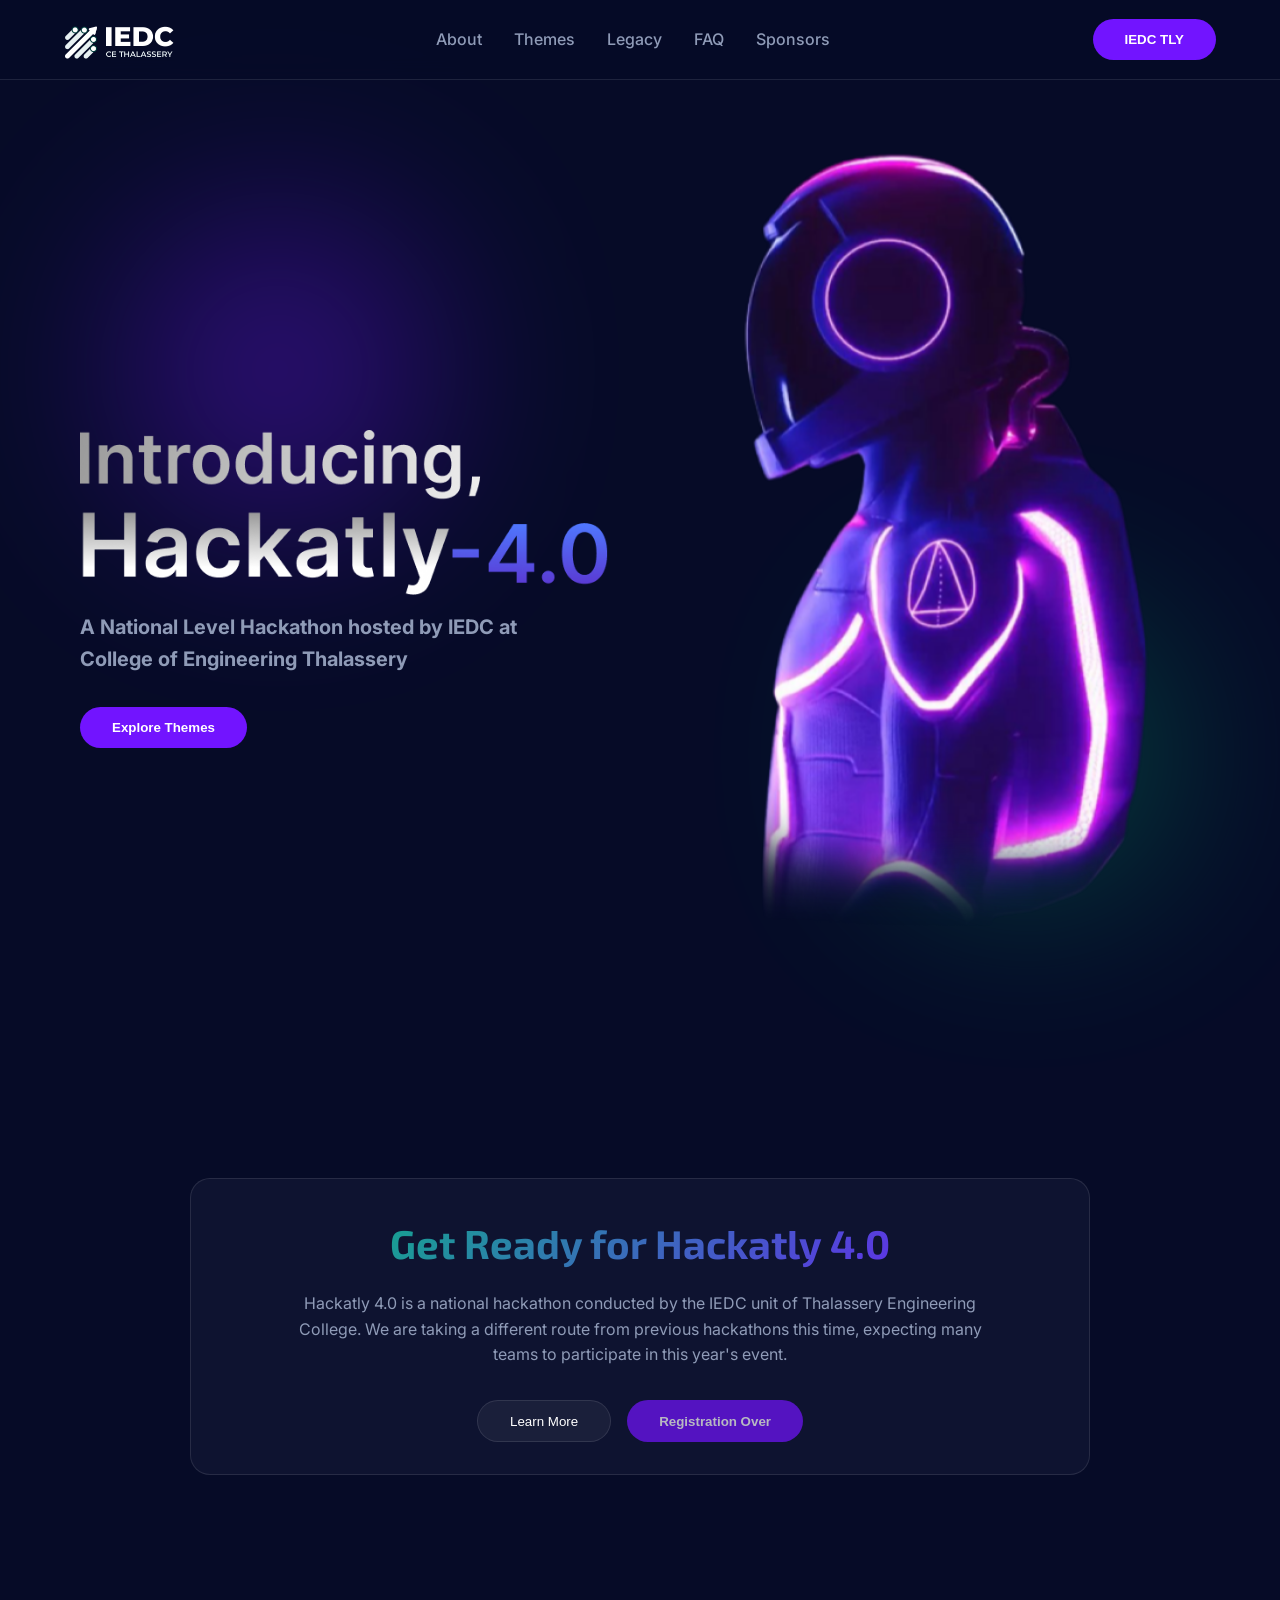
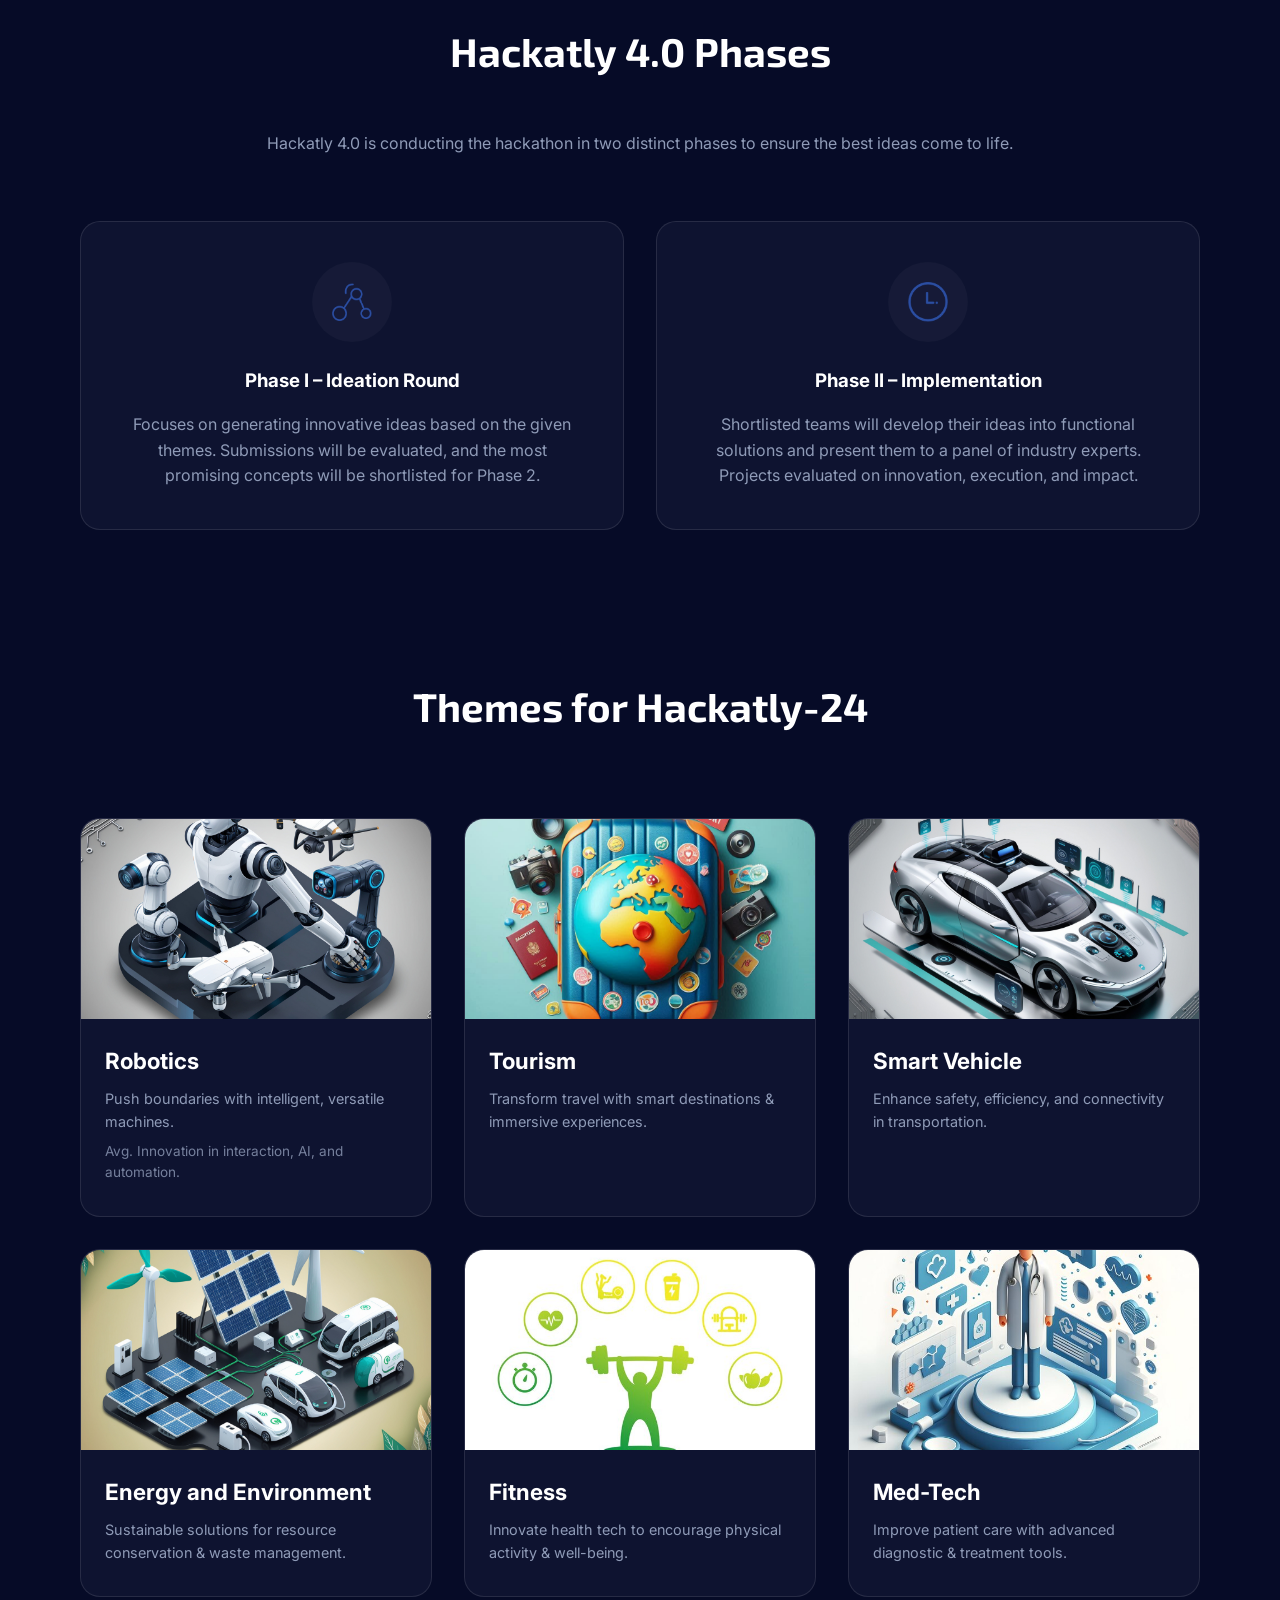
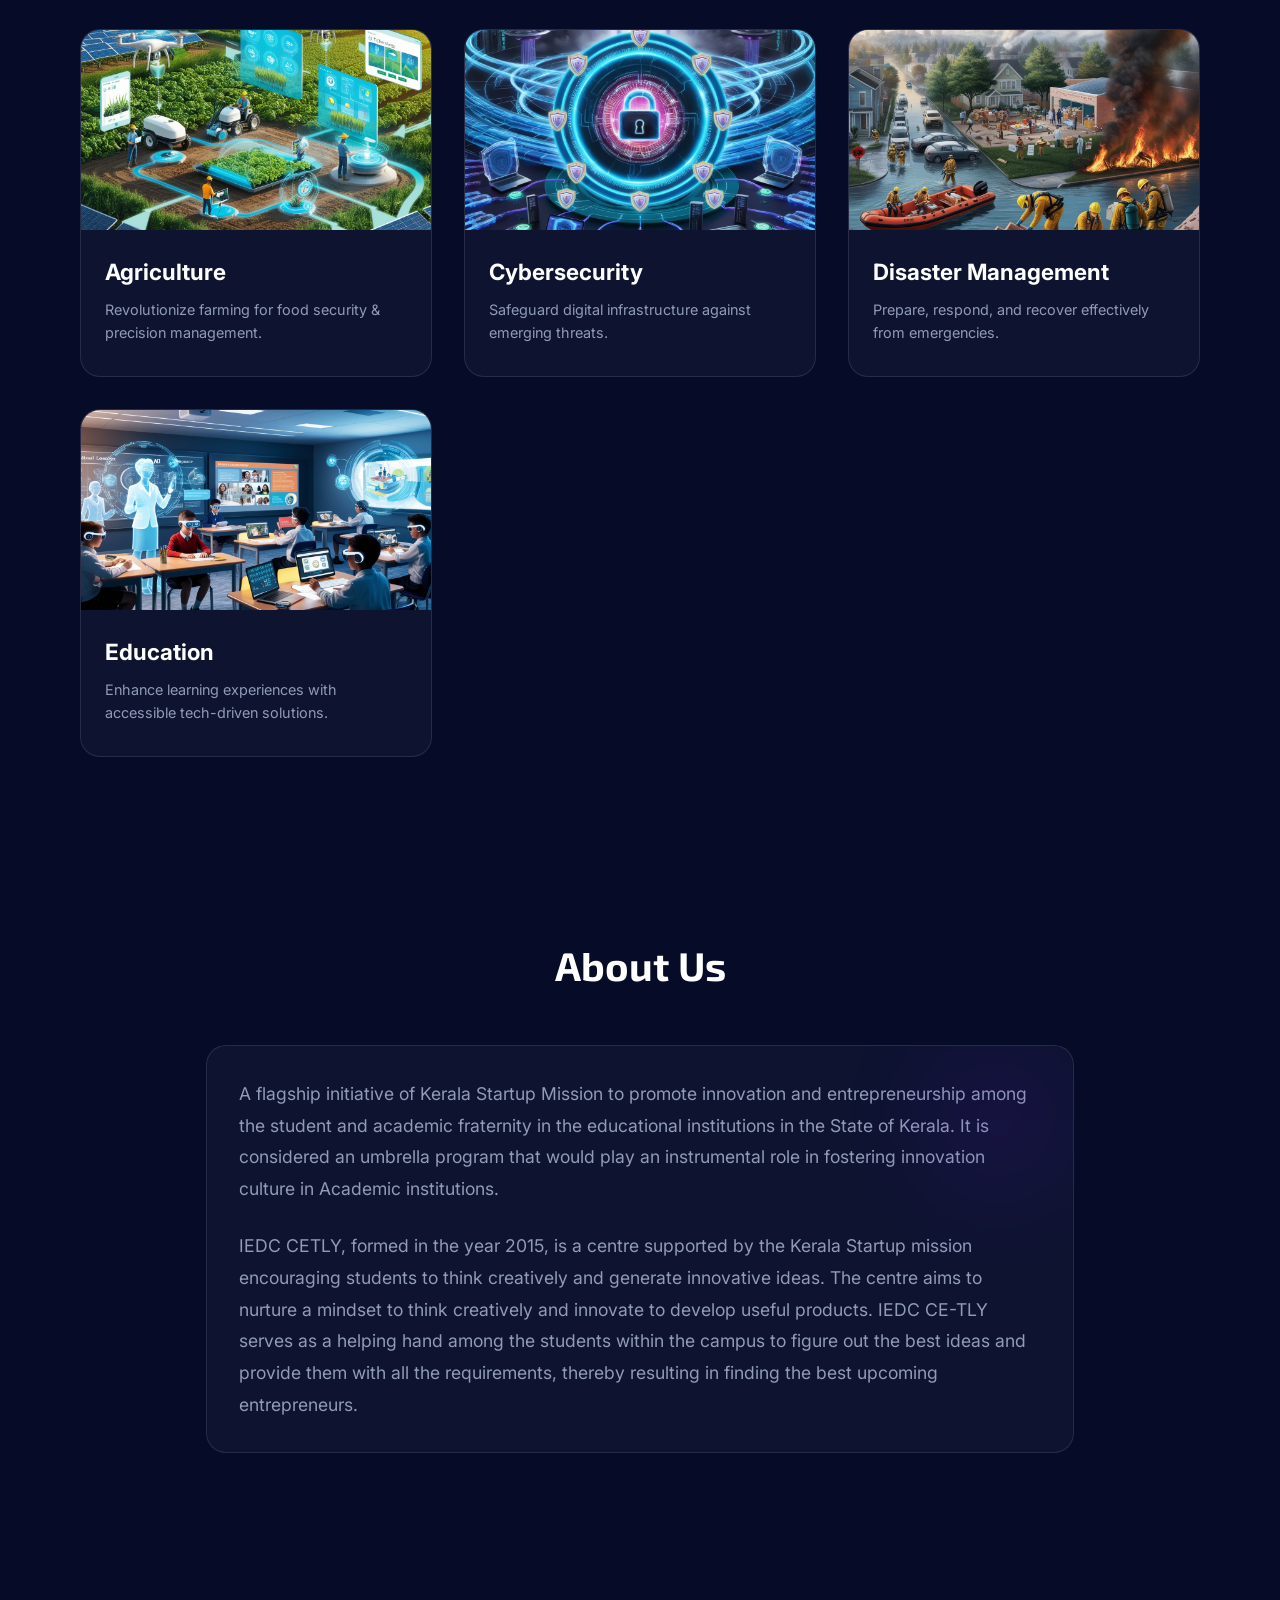
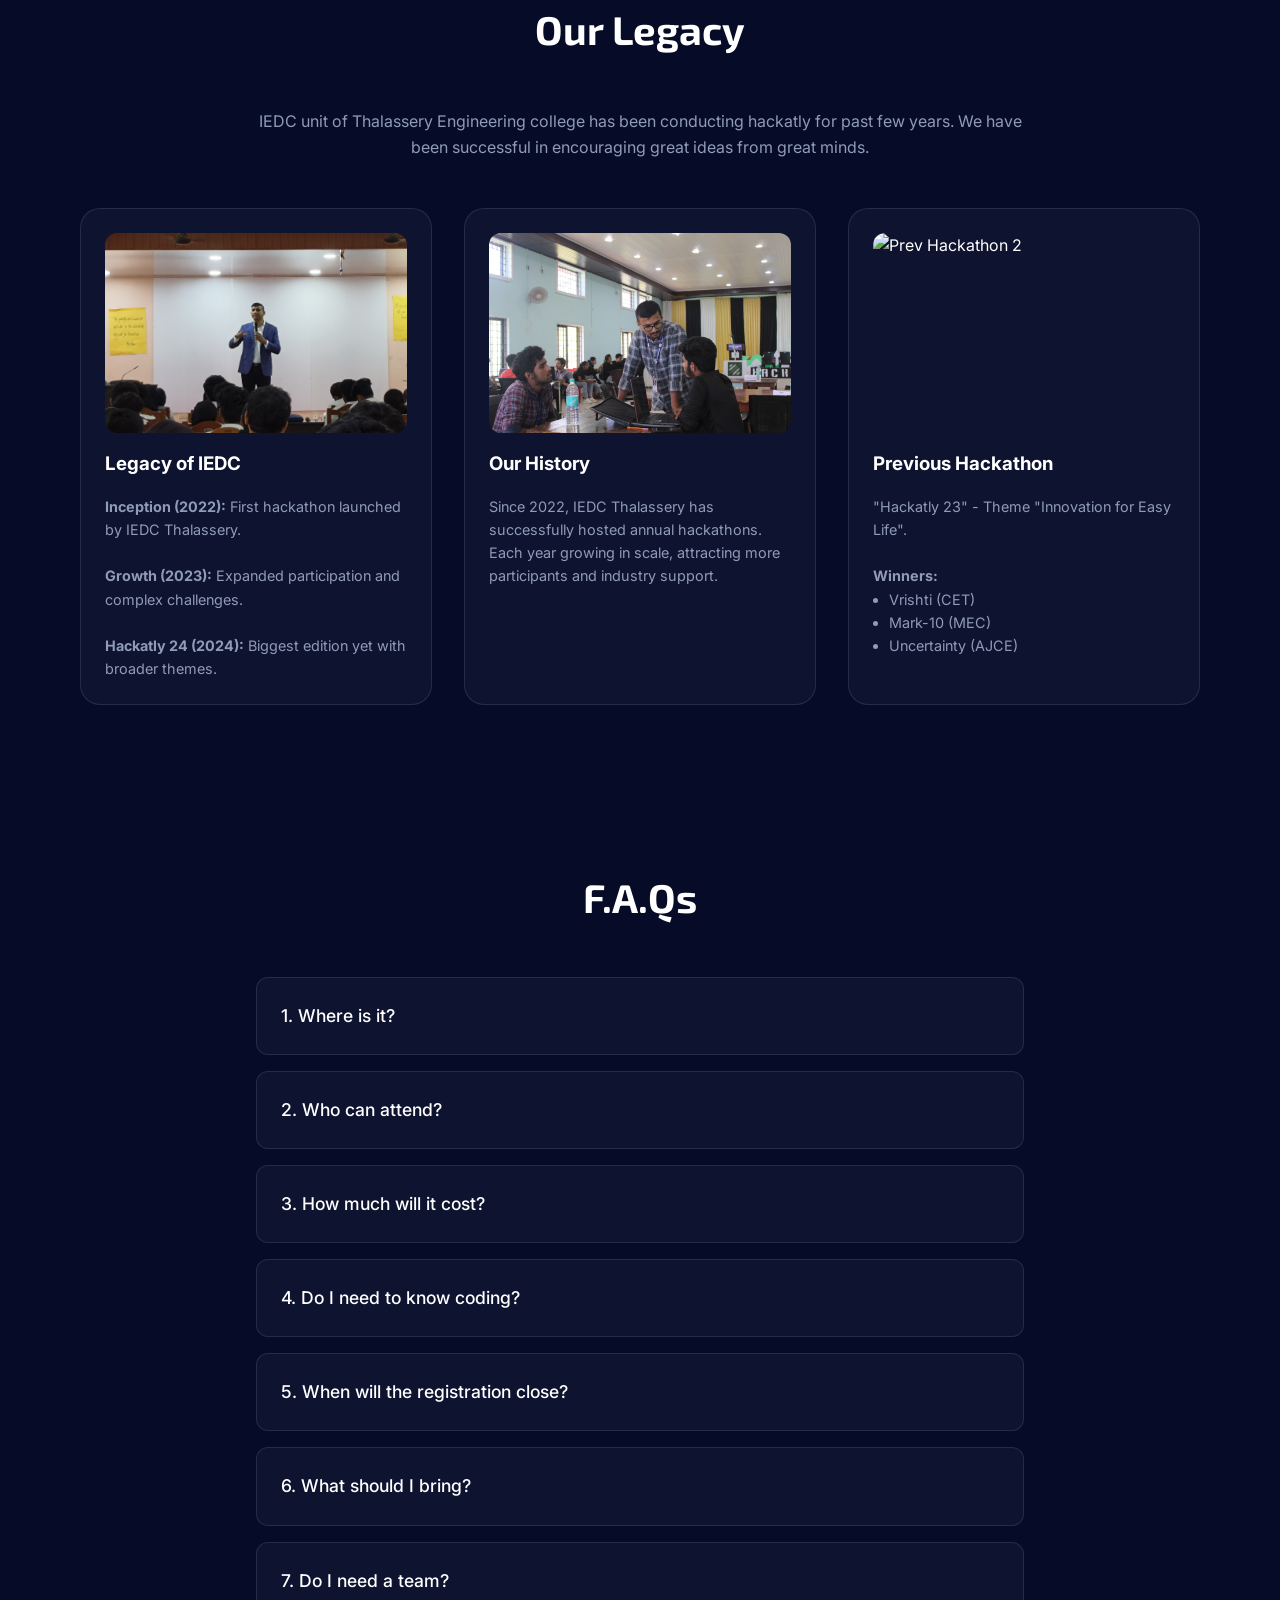
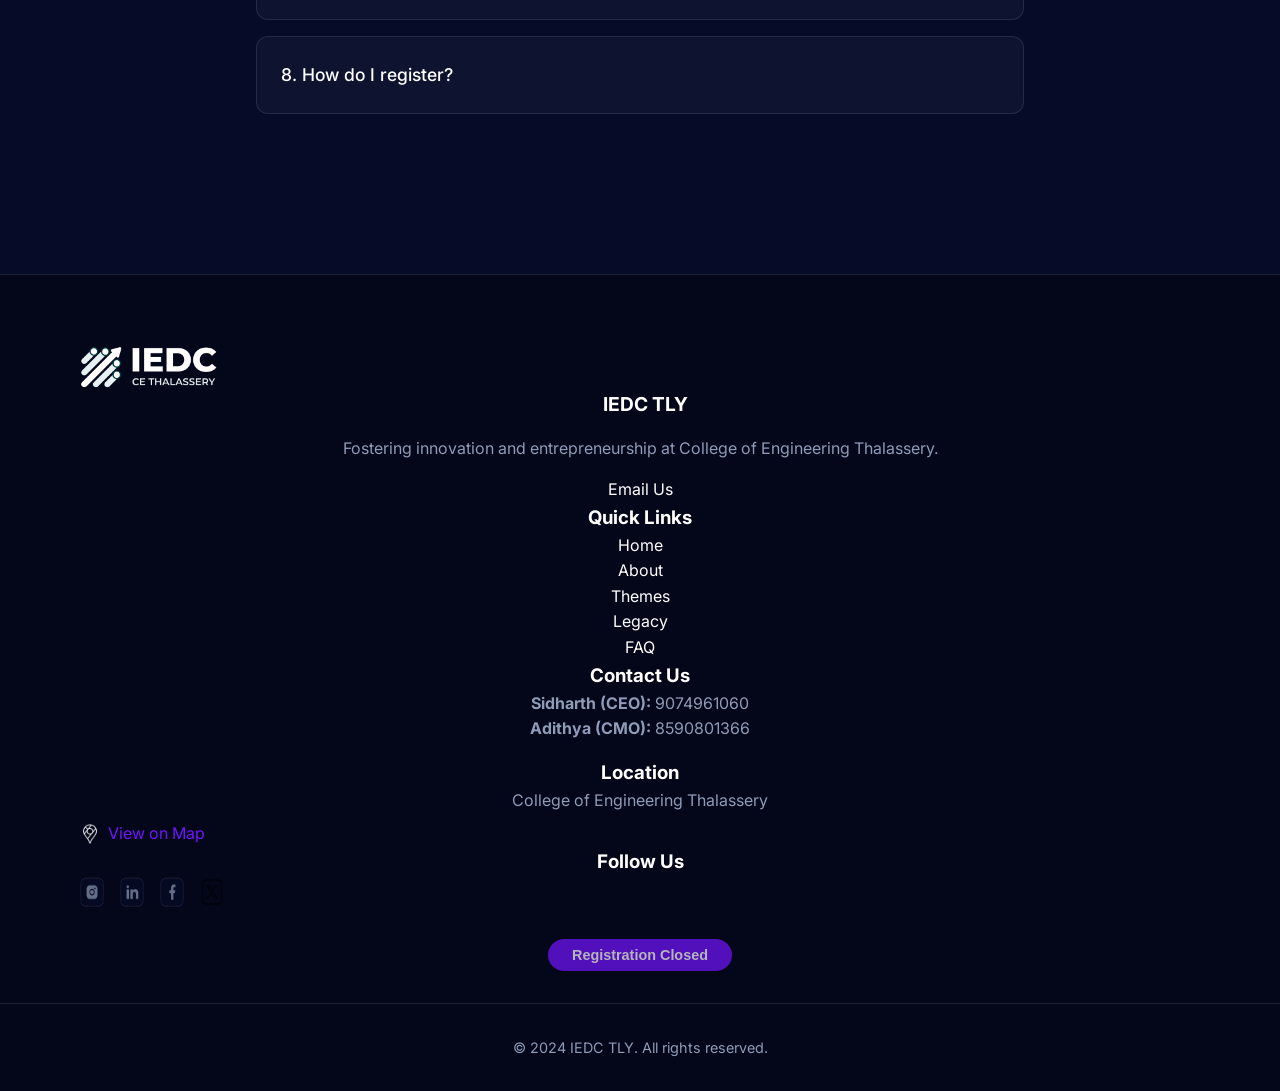
==== index.html @ 6823f4b5 "Init" ====
<!DOCTYPE html>
<html>

<head>
  <meta charset="utf-8" />
  <meta name="viewport" content="width=device-width, initial-scale=1.0" />
  <title>Hackatly-24</title>
  <script src="https://kit.fontawesome.com/854cd29b08.js" crossorigin="anonymous"></script>

  <link rel="stylesheet" href="./style.css" />
  <link rel="stylesheet" href="https://fonts.googleapis.com/css2?family=Inter:wght@400;500;600;700;800&display=swap" />
  <link rel="stylesheet" href="https://fonts.googleapis.com/css2?family=Exo+2:wght@400;500;600;700&display=swap" />
  <link rel="website icon" href="assets/logo.png">
  <link rel="stylesheet" href="https://unpkg.com/aos@next/dist/aos.css" />
  <script src="https://ajax.googleapis.com/ajax/libs/jquery/3.7.1/jquery.min.js"></script>
  <script src="script.js" defer></script>
</head>

<body>
  <div class="saas-landing-page-weboceani">
    <header class="navbar">
      <div class="navbar-container">
        <div class="navbar-brand">
          <div class="logo">
            <img src="assets/Group 128.png" alt="Hackatly Logo">
          </div>
        </div>

        <button class="mobile-menu-toggle" aria-label="Toggle navigation">
          <i class="fas fa-bars"></i>
        </button>

        <nav class="navbar-menu">
          <div class="navbar-link">
            <a href="#about" class="navlink">About</a>
          </div>
          <div class="navbar-link">
            <a href="#themes" class="navlink">Themes</a>
          </div>
          <div class="navbar-link">
            <a href="#legacy" class="navlink">Legacy</a>
          </div>
          <div class="navbar-link">
            <a href="#faq" class="navlink">FAQ</a>
          </div>
          <div class="navbar-link">
            <a href="#sponsorid" class="navlink">Sponsors</a>
          </div>
          <div class="navbar-cta-mobile">
            <a href="https://iedctly.in/" class="primary-button-link">IEDC TLY</a>
          </div>
        </nav>

        <div class="desktop-cta">
          <button class="primary-button">
            <div class="registor"><a href="https://iedctly.in/">IEDC TLY</a></div>
          </button>
        </div>
      </div>
    </header>
    <!-- HERO SECTION -->
    <section class="hero-section">
      <div class="hero-shapes">
        <div class="ellipse purple"></div>
        <div class="ellipse green"></div>
      </div>

      <div class="container hero-container">
        <div class="hero-content fade_in">
          <img src="assets/img.png" class="hack_title" alt="Hackatly 4.0">
          <h3 class="subtitle">
            A National Level Hackathon hosted by IEDC at<br>
            College of Engineering Thalassery
          </h3>
          <button class="primary-button" onclick="window.location.href='#themes'">
            Explore Themes
          </button>
        </div>

        <div class="hero-image fade_in">
          <img src="assets/Innovation-amico-1.png" alt="Innovation Illustration">
        </div>
      </div>
    </section>
    <!-- INTRO SECTION -->
    <section class="section container text-center">
      <div class="card-base fade_in lazyload" style="max-width: 900px; margin: 0 auto;">
        <h2 class="text-gradient section-title" style="margin-bottom: 1rem;">Get Ready for Hackatly 4.0</h2>
        <p style="color: var(--text-muted); max-width: 700px; margin: 0 auto 2rem;">
          Hackatly 4.0 is a national hackathon conducted by the IEDC unit of Thalassery Engineering College. We are
          taking a different route from previous hackathons this time, expecting many teams to participate in this
          year's event.
        </p>
        <div style="display: flex; gap: 1rem; justify-content: center; flex-wrap: wrap;">
          <button class="secondary-button" onclick="window.location.href='#themes'">Learn More</button>
          <button class="primary-button" style="opacity: 0.7; cursor: not-allowed;">Registration Over</button>
        </div>
      </div>
    </section>


    <!-- PHASES SECTION -->
    <section class="section phases-section fade_in lazyload">
      <div class="container">
        <h2 class="section-title">Hackatly 4.0 Phases</h2>
        <p class="text-center"
          style="max-width: 800px; margin: 0 auto; color: var(--text-muted); padding-bottom: 2rem;">
          Hackatly 4.0 is conducting the hackathon in two distinct phases to ensure the best ideas come to life.
        </p>

        <div class="phases-grid">
          <!-- Phase 1 -->
          <div class="phase-card">
            <div class="phase-icon">
              <img src="./assets/Group 8.png" alt="Ideation">
            </div>
            <h3>Phase I – Ideation Round</h3>
            <p style="color: var(--text-muted); margin-top: 1rem;">
              Focuses on generating innovative ideas based on the given themes. Submissions will be evaluated, and the
              most promising concepts will be shortlisted for Phase 2.
            </p>
          </div>

          <!-- Phase 2 -->
          <div class="phase-card">
            <div class="phase-icon">
              <img src="./assets/time-interface-icon_svgrepo.com.png" alt="Implementation">
            </div>
            <h3>Phase II – Implementation</h3>
            <p style="color: var(--text-muted); margin-top: 1rem;">
              Shortlisted teams will develop their ideas into functional solutions and present them to a panel of
              industry experts. Projects evaluated on innovation, execution, and impact.
            </p>
          </div>
        </div>
      </div>
    </section>

    <!--  <section class="phase-one" id="phase-one-part">
        <div class="title">
          <h1 class="themes-for-hackatly-24">Phase One Participants</h1>
        </div>
        <div class="results-scroll" id="participantsContainer">
          <ul id="participantsList">
            <!-- Will be populated by JavaScript 
          </ul>
        </div>
        <div class="scroll-buttons">
          <button class="scroll-btn" onclick="scrollParticipants('up')">↑ Scroll Up</button>
          <button class="scroll-btn" onclick="scrollParticipants('down')">↓ Scroll Down</button>
        </div>
        <button class="view-all-btn" onclick="openParticipantsModal()">View Complete List</button>
        
         Modal/Popup 
        <div id="participantsModal" class="modal">
          <div class="modal-content">
            <span class="close-btn" onclick="closeParticipantsModal()">&times;</span>
            <h2>Complete Participants List</h2>
            <div class="modal-list">
              <ul id="completeParticipantsList">
                 Will be populated by JavaScript 
              </ul>
            </div>
          </div>
        </div>
      </section>

   <section class="phase-one">
     <div class="title">
       <h1 class="themes-for-hackatly-24">Phase One Winners</h1>
     </div>
     <div class="results-scroll" id="resultsContainer">
       <ul id="resultsList">
       </ul>
     </div>
     <div class="scroll-buttons">
       <button class="scroll-btn" onclick="scrollResults('up')">↑ Scroll Up</button>
       <button class="scroll-btn" onclick="scrollResults('down')">↓ Scroll Down</button>
     </div>
     <button class="view-all-btn" onclick="openModal()">View Complete List</button>
     
      Modal/Popup 
     <div id="listModal" class="modal">
       <div class="modal-content">
         <span class="close-btn" onclick="closeModal()">&times;</span>
         <h2>Complete Team List</h2>
         <div class="modal-list">
           <ul id="completeList">
             <!-- Will be populated by JavaScript 
           </ul>
         </div>
       </div>
     </div>
   </section> -->


    <!-- THEMES SECTION -->
    <section class="section themes-section fade_in lazyload" id="themes">
      <div class="container">
        <h2 class="section-title">Themes for Hackatly-24</h2>

        <div class="themes-grid">
          <!-- Robotics -->
          <div class="theme-card">
            <div class="theme-image">
              <img src="./assets/robotics.png" alt="Robotics">
            </div>
            <div class="theme-content">
              <h3>Robotics</h3>
              <p>Push boundaries with intelligent, versatile machines.</p>
              <p style="font-size: 0.85rem; opacity: 0.8;">Avg. Innovation in interaction, AI, and automation.</p>
            </div>
          </div>

          <!-- Tourism -->
          <div class="theme-card">
            <div class="theme-image">
              <img src="./assets/tourism2.jpeg" alt="Tourism">
            </div>
            <div class="theme-content">
              <h3>Tourism</h3>
              <p>Transform travel with smart destinations & immersive experiences.</p>
            </div>
          </div>

          <!-- Smart Vehicle -->
          <div class="theme-card">
            <div class="theme-image">
              <img src="./assets/vehicle.png" alt="Smart Vehicle">
            </div>
            <div class="theme-content">
              <h3>Smart Vehicle</h3>
              <p>Enhance safety, efficiency, and connectivity in transportation.</p>
            </div>
          </div>

          <!-- Energy -->
          <div class="theme-card">
            <div class="theme-image">
              <img src="./assets/greentech.png" alt="Energy">
            </div>
            <div class="theme-content">
              <h3>Energy and Environment</h3>
              <p>Sustainable solutions for resource conservation & waste management.</p>
            </div>
          </div>

          <!-- Fitness -->
          <div class="theme-card">
            <div class="theme-image">
              <img src="./assets/fitness.jpg" alt="Fitness">
            </div>
            <div class="theme-content">
              <h3>Fitness</h3>
              <p>Innovate health tech to encourage physical activity & well-being.</p>
            </div>
          </div>

          <!-- Med-Tech -->
          <div class="theme-card">
            <div class="theme-image">
              <img src="./assets/medtech.jpg" alt="Med-Tech">
            </div>
            <div class="theme-content">
              <h3>Med-Tech</h3>
              <p>Improve patient care with advanced diagnostic & treatment tools.</p>
            </div>
          </div>

          <!-- Agriculture -->
          <div class="theme-card">
            <div class="theme-image">
              <img src="./assets/agriculture.jpg" alt="Agriculture">
            </div>
            <div class="theme-content">
              <h3>Agriculture</h3>
              <p>Revolutionize farming for food security & precision management.</p>
            </div>
          </div>

          <!-- Cybersecurity -->
          <div class="theme-card">
            <div class="theme-image">
              <img src="./assets/cybersecurity.jpg" alt="Cybersecurity">
            </div>
            <div class="theme-content">
              <h3>Cybersecurity</h3>
              <p>Safeguard digital infrastructure against emerging threats.</p>
            </div>
          </div>

          <!-- Disaster Management -->
          <div class="theme-card">
            <div class="theme-image">
              <img src="./assets/disaster.jpg" alt="Disaster Management">
            </div>
            <div class="theme-content">
              <h3>Disaster Management</h3>
              <p>Prepare, respond, and recover effectively from emergencies.</p>
            </div>
          </div>

          <!-- Education -->
          <div class="theme-card">
            <div class="theme-image">
              <img src="./assets/education.jpg" alt="Education">
            </div>
            <div class="theme-content">
              <h3>Education</h3>
              <p>Enhance learning experiences with accessible tech-driven solutions.</p>
            </div>
          </div>
        </div>
      </div>
    </section>

    <!-- Add this somewhere in your HTML, preferably right after your themes container -->
    <div id="popupModal" class="modal" style="display: none;">
      <div class="modal-content">
        <span class="close-button">&times;</span>
        <!-- Content will be dynamically inserted here by JavaScript -->
      </div>
    </div>


    <!-- ABOUT US SECTION -->
    <section class="section about-section fade_in lazyload" id="about">
      <div class="container" style="max-width: 900px;">
        <div class="text-center">
          <h2 class="section-title">About Us</h2>
          <div class="card-base" style="text-align: left; position: relative; overflow: hidden;">
            <!-- Decorative background elements -->
            <div
              style="position: absolute; top: 0; right: 0; width: 150px; height: 150px; background: var(--primary); opacity: 0.1; filter: blur(50px); border-radius: 50%;">
            </div>

            <p style="color: var(--text-muted); font-size: 1.1rem; line-height: 1.8;">
              A flagship initiative of Kerala Startup Mission to promote innovation and entrepreneurship among the
              student and academic fraternity in the educational institutions in the State of Kerala. It is considered
              an umbrella program that would play an instrumental role in fostering innovation culture in Academic
              institutions.
            </p>
            <br>
            <p style="color: var(--text-muted); font-size: 1.1rem; line-height: 1.8;">
              IEDC CETLY, formed in the year 2015, is a centre supported by the Kerala Startup mission encouraging
              students to think creatively and generate innovative ideas. The centre aims to nurture a mindset to think
              creatively and innovate to develop useful products. IEDC CE-TLY serves as a helping hand among the
              students within the campus to figure out the best ideas and provide them with all the requirements,
              thereby resulting in finding the best upcoming entrepreneurs.
            </p>
          </div>
        </div>
      </div>
    </section>
    <!-- LEGACY SECTION -->
    <section class="section legacy-section fade_in lazyload" id="legacy">
      <div class="container">
        <h2 class="section-title text-center">Our Legacy</h2>
        <p class="text-center" style="max-width: 800px; margin: 0 auto 3rem; color: var(--text-muted);">
          IEDC unit of Thalassery Engineering college has been conducting hackatly for past few years. We have been
          successful in encouraging great ideas from great minds.
        </p>

        <div class="legacy-grid">

          <!-- Legacy of IEDC -->
          <div class="legacy-card">
            <div class="legacy-images">
              <img class="mySlideslegacy" src="assets/legacy1.jpg" alt="Legacy Image 1">
              <img class="mySlideslegacy" src="assets/legacy2.jpg" alt="Legacy Image 2" style="display:none;">
              <img class="mySlideslegacy" src="assets/legacy3.jpg" alt="Legacy Image 3" style="display:none;">
            </div>
            <h3 style="margin-bottom: 1rem;">Legacy of IEDC</h3>
            <div style="font-size: 0.9rem; color: var(--text-muted);">
              <p><strong>Inception (2022):</strong> First hackathon launched by IEDC Thalassery.</p>
              <br>
              <p><strong>Growth (2023):</strong> Expanded participation and complex challenges.</p>
              <br>
              <p><strong>Hackatly 24 (2024):</strong> Biggest edition yet with broader themes.</p>
            </div>
          </div>

          <!-- Our History -->
          <div class="legacy-card">
            <div class="legacy-images">
              <img class="mySlides1" src="assets/previmg1.jpg" alt="History Image 1">
              <img class="mySlides1" src="assets/previmg2.jpg" alt="History Image 2" style="display:none;">
              <img class="mySlides1" src="assets/previmg3.jpg" alt="History Image 3" style="display:none;">
              <img class="mySlides1" src="assets/previmg4.jpg" alt="History Image 4" style="display:none;">
              <img class="mySlides1" src="assets/previmg5.jpg" alt="History Image 5" style="display:none;">
              <img class="mySlides1" src="assets/previmg6.jpg" alt="History Image 6" style="display:none;">
            </div>
            <h3 style="margin-bottom: 1rem;">Our History</h3>
            <p style="font-size: 0.9rem; color: var(--text-muted);">
              Since 2022, IEDC Thalassery has successfully hosted annual hackathons. Each year growing in scale,
              attracting more participants and industry support.
            </p>
          </div>

          <!-- Previous Hackathon -->
          <div class="legacy-card">
            <div class="legacy-images">
              <img class="mySlides" src="assets/image 1.JPG" alt="Prev Hackathon 1">
              <img class="mySlides" src="assets/image 2.JPG" alt="Prev Hackathon 2" style="display:none;">
              <img class="mySlides" src="assets/image 3.JPG" alt="Prev Hackathon 3" style="display:none;">
            </div>
            <h3 style="margin-bottom: 1rem;">Previous Hackathon</h3>
            <div style="font-size: 0.9rem; color: var(--text-muted);">
              <p>"Hackatly 23" - Theme "Innovation for Easy Life".</p>
              <br>
              <p><strong>Winners:</strong></p>
              <ul style="list-style: disc; padding-left: 1rem;">
                <li>Vrishti (CET)</li>
                <li>Mark-10 (MEC)</li>
                <li>Uncertainty (AJCE)</li>
              </ul>
            </div>
          </div>

        </div>
      </div>
    </section>
    <!--
       <section class="sponsorSection" id="sponsorid">
        <div class="sponsors">
        <div class="sponsorTitleSection">
          <div class="sponsorTitle"><p>Sponsors</p></div>
        </div>
        <div class="spontorlistContainer">
          <div class="sponsorlist">
            <div class="sponsor1"></div>
            <div class="sponsor2"></div>
            <div class="sponsor3"></div>
            <div class="sponsor4"></div>
          </div>
        </div>
      </div>
       </section>
       -->
    <!--sponser section End-->

    <!--media section-->
    <!--
        <section class="sponsorSection" id="sponsorid">
          <div class="sponsors">
          <div class="mediaTitleSection">
            <div class="sponsorTitle"><p>Media Partners</p></div>
          </div>
          <div class="spontorlistContainer">
            <div class="sponsorlist">
              <div class="sponsor1"></div>
              <div class="sponsor2"></div>
              <div class="sponsor3"></div>
              <div class="sponsor4"></div>
              <div class="sponsor5"></div>
              <div class="sponsor6"></div>
              <div class="sponsor7"></div>
            </div>
          </div>
        </div>
         </section>
        -->
    <!--media section End-->
    <!-- FAQ SECTION -->
    <section class="section faq-section fade_in lazyload" id="faq">
      <div class="container faq-container">
        <h2 class="section-title text-center">F.A.Qs</h2>

        <!-- FAQ 1 -->
        <div class="faq-item">
          <div class="faq-question">
            <h3>1. Where is it?</h3>
            <i class="fas fa-chevron-down faq-icon"></i>
          </div>
          <div class="faq-answer">
            <p>Hackatly will be taking place at College of Engineering Thalassery, Eranholi P.O., Thalassery-670107.</p>
          </div>
        </div>

        <!-- FAQ 2 -->
        <div class="faq-item">
          <div class="faq-question">
            <h3>2. Who can attend?</h3>
            <i class="fas fa-chevron-down faq-icon"></i>
          </div>
          <div class="faq-answer">
            <p>Be a beginner or a pro, anyone of the age 18 or above can attend Hackatly. All are welcomed and
              encouraged to join us.</p>
          </div>
        </div>

        <!-- FAQ 3 -->
        <div class="faq-item">
          <div class="faq-question">
            <h3>3. How much will it cost?</h3>
            <i class="fas fa-chevron-down faq-icon"></i>
          </div>
          <div class="faq-answer">
            <p>Even though most of the resources will be free, there is a registration fee of 500 for each participant
              entering the third phase.</p>
          </div>
        </div>

        <!-- FAQ 4 -->
        <div class="faq-item">
          <div class="faq-question">
            <h3>4. Do I need to know coding?</h3>
            <i class="fas fa-chevron-down faq-icon"></i>
          </div>
          <div class="faq-answer">
            <p>Coding experience is not at all necessary. Non-STEM majors, first-time hackers, and beginners are
              welcomed and encouraged to join us. We will have mentors to guide you.</p>
          </div>
        </div>

        <!-- FAQ 5 -->
        <div class="faq-item">
          <div class="faq-question">
            <h3>5. When will the registration close?</h3>
            <i class="fas fa-chevron-down faq-icon"></i>
          </div>
          <div class="faq-answer">
            <p>The registration begins from 19 October 2024 and will be closed by 28 October 2024. So hurry up!!!!!</p>
          </div>
        </div>

        <!-- FAQ 6 -->
        <div class="faq-item">
          <div class="faq-question">
            <h3>6. What should I bring?</h3>
            <i class="fas fa-chevron-down faq-icon"></i>
          </div>
          <div class="faq-answer">
            <p>Bring your college ID card, laptop, and all other necessary items you need to use.</p>
          </div>
        </div>

        <!-- FAQ 7 -->
        <div class="faq-item">
          <div class="faq-question">
            <h3>7. Do I need a team?</h3>
            <i class="fas fa-chevron-down faq-icon"></i>
          </div>
          <div class="faq-answer">
            <p>If you are planning to compete for the prize, you may be in a team of 2-4 people. The members of your
              team can also be from different colleges.</p>
          </div>
        </div>

        <!-- FAQ 8 -->
        <div class="faq-item">
          <div class="faq-question">
            <h3>8. How do I register?</h3>
            <i class="fas fa-chevron-down faq-icon"></i>
          </div>
          <div class="faq-answer">
            <p>Click on the registration button, fill out the form (make sure that all the details are entered
              correctly) and we will get you ready to hack!</p>
          </div>
        </div>

      </div>
    </section>
    <!-- FOOTER -->
    <footer class="footer fade_in lazyload">
      <div class="container footer-container">

        <!-- Column 1: Brand & Email -->
        <div class="footer-col">
          <div class="navbar-brand" style="padding-left: 0;">
            <div class="logo">
              <img src="assets/Group 128.png" alt="IEDC Logo" style="height: 50px; width: auto;">
            </div>
            <span style="font-weight: 700; font-size: 1.2rem; margin-left: 10px;">IEDC TLY</span>
          </div>
          <p style="color: var(--text-muted); margin-top: 1rem;">
            Fostering innovation and entrepreneurship at College of Engineering Thalassery.
          </p>
          <a href="mailto:iedc@cethalassery.ac.in" class="primary-button-link"
            style="margin-top: 1rem; display: inline-block;">Email Us</a>
        </div>

        <!-- Column 2: Quick Links -->
        <div class="footer-col">
          <h3>Quick Links</h3>
          <ul class="footer-links">
            <li><a href="#">Home</a></li>
            <li><a href="#about">About</a></li>
            <li><a href="#themes">Themes</a></li>
            <li><a href="#legacy">Legacy</a></li>
            <li><a href="#faq">FAQ</a></li>
          </ul>
        </div>

        <!-- Column 3: Contact Info -->
        <div class="footer-col">
          <h3>Contact Us</h3>
          <div style="color: var(--text-muted); margin-bottom: 1rem;">
            <p><strong>Sidharth (CEO):</strong> 9074961060</p>
            <p><strong>Adithya (CMO):</strong> 8590801366</p>
          </div>

          <h3>Location</h3>
          <p style="color: var(--text-muted); margin-bottom: 0.5rem;">College of Engineering Thalassery</p>
          <a href="https://www.google.com/maps/place/College+of+Engineering+Thalassery/@11.7827642,75.5127451,17z"
            target="_blank"
            style="color: var(--primary); text-decoration: none; display: flex; align-items: center; gap: 0.5rem;">
            <img src="./assets/icons8-google-maps-50.png" alt="Map" style="height: 20px;">
            View on Map
          </a>
        </div>

        <!-- Column 4: Socials & Reg -->
        <div class="footer-col">
          <h3>Follow Us</h3>
          <div class="social-links" style="display: flex; gap: 1rem; margin-bottom: 2rem;">
            <a href="https://www.instagram.com/iedc_cetly/" target="_blank"><img src="./assets/social link (1).png"
                alt="Instagram" style="height: 30px;"></a>
            <a href="https://www.linkedin.com/company/iedc-tly/mycompany/" target="_blank"><img
                src="./assets/social link (2).png" alt="LinkedIn" style="height: 30px;"></a>
            <a href="https://www.facebook.com/iedctlylive/" target="_blank"><img src="./assets/social link (4).png"
                alt="Facebook" style="height: 30px;"></a>
            <a href="https://x.com/Iedctly" target="_blank"><img src="./assets/social link (5).png" alt="X"
                style="height: 30px; filter: invert(1);"></a>
          </div>

          <div>
            <button class="primary-button"
              style="opacity: 0.7; cursor: not-allowed; padding: 0.5rem 1.5rem; font-size: 0.9rem;">
              Registration Closed
            </button>
          </div>
        </div>

      </div>

      <div
        style="text-align: center; padding-top: 2rem; border-top: 1px solid rgba(255,255,255,0.1); margin-top: 2rem; color: var(--text-muted); font-size: 0.9rem;">
        &copy; 2024 IEDC TLY. All rights reserved.
      </div>
    </footer>
    <!-- Scripts handled in script.js -->
    <script src="https://unpkg.com/aos@next/dist/aos.js"></script>
    <script>
      AOS.init();
    </script>
</body>

</html>
---- style.css ----
/* =========================================
   1. RESET & VARIABLES
   ========================================= */
:root {
  /* Colors */
  --bg-dark: #060b27;
  --bg-card: #0e1330;
  --bg-card-hover: #151934;
  --text-main: #ffffff;
  --text-muted: #8f9bb7;
  --primary: #7214ff;
  --primary-hover: #993bff;
  --secondary: #01c277;
  --accent-gradient: linear-gradient(135deg, #01c277 0%, #7214ff 100%);
  --glass: rgba(255, 255, 255, 0.05);
  --border: rgba(255, 255, 255, 0.1);

  /* Typography */
  --font-main: 'Inter', sans-serif;
  --font-display: 'Exo 2', sans-serif;
  
  /* Spacing */
  --container-width: 1200px;
  --header-height: 80px;
  --radius-lg: 20px;
  --radius-md: 12px;
  --radius-sm: 8px;
}

*, *::before, *::after {
  box-sizing: border-box;
  margin: 0;
  padding: 0;
}

body {
  font-family: var(--font-main);
  background-color: var(--bg-dark);
  color: var(--text-main);
  line-height: 1.6;
  overflow-x: hidden;
}

a {
  text-decoration: none;
  color: inherit;
  transition: color 0.3s ease;
}

ul {
  list-style: none;
}

img {
  max-width: 100%;
  height: auto;
  display: block;
}

/* =========================================
   2. UTILITIES & LAYOUT
   ========================================= */
.container {
  width: 90%;
  max-width: var(--container-width);
  margin: 0 auto;
  padding: 0 1rem;
}

.section {
  padding: 5rem 0;
  position: relative;
}

.text-center { text-align: center; }
.text-gradient {
  background: var(--accent-gradient);
  -webkit-background-clip: text;
  -webkit-text-fill-color: transparent;
  background-clip: text;
}

.fade_in {
  opacity: 0;
  transform: translateY(20px);
  transition: opacity 0.6s ease-out, transform 0.6s ease-out;
}

.fade_in.visible {
  opacity: 1;
  transform: translateY(0);
}

/* =========================================
   3. COMPONENTS
   ========================================= */
/* Buttons */
.primary-button {
  background-color: var(--primary);
  color: white;
  padding: 0.8rem 2rem;
  border-radius: 50px;
  border: none;
  font-weight: 600;
  cursor: pointer;
  transition: all 0.3s ease;
  display: inline-flex;
  align-items: center;
  justify-content: center;
}

.primary-button:hover {
  background-color: var(--primary-hover);
  transform: translateY(-2px);
  box-shadow: 0 4px 15px rgba(114, 20, 255, 0.4);
}

.secondary-button {
  background: rgba(255, 255, 255, 0.05);
  border: 1px solid var(--border);
  color: white;
  padding: 0.8rem 2rem;
  border-radius: 50px;
  cursor: pointer;
  transition: all 0.3s ease;
}

.secondary-button:hover {
  background: rgba(255, 255, 255, 0.1);
  border-color: var(--text-muted);
}

/* Cards */
.card-base {
  background: var(--bg-card);
  border: 1px solid var(--border);
  border-radius: var(--radius-lg);
  padding: 2rem;
  transition: transform 0.3s ease, box-shadow 0.3s ease;
}

.card-base:hover {
  transform: translateY(-5px);
  box-shadow: 0 10px 30px rgba(0, 0, 0, 0.2);
  border-color: var(--primary);
}

/* =========================================
   4. HEADER & NAVBAR
   ========================================= */
.navbar {
  position: fixed;
  top: 0;
  left: 0;
  width: 100%;
  height: var(--header-height);
  background: rgba(6, 11, 39, 0.85);
  backdrop-filter: blur(10px);
  z-index: 1000;
  border-bottom: 1px solid var(--border);
  display: flex;
  align-items: center;
}

.navbar-container {
  display: flex;
  justify-content: space-between;
  align-items: center;
  width: 90%;
  max-width: var(--container-width);
  margin: 0 auto;
}

.navbar-brand .logo img {
  height: 40px;
  width: auto;
}

.navbar-menu {
  display: flex;
  gap: 2rem;
  align-items: center;
}

.navlink {
  font-family: var(--font-main);
  font-weight: 500;
  color: var(--text-muted);
  position: relative;
}

.navlink:hover, .navlink.active {
  color: var(--text-main);
}

.navlink::after {
  content: '';
  position: absolute;
  width: 0;
  height: 2px;
  bottom: -4px;
  left: 0;
  background: var(--accent-gradient);
  transition: width 0.3s ease;
}

.navlink:hover::after {
  width: 100%;
}

.mobile-menu-toggle {
  display: none;
  background: none;
  border: none;
  color: white;
  font-size: 1.5rem;
  cursor: pointer;
}

.navbar-cta-mobile {
  display: none; /* Only show inside mobile menu */
}

/* =========================================
   5. HERO SECTION
   ========================================= */
.hero-section {
  padding-top: calc(var(--header-height) + 4rem);
  padding-bottom: 4rem;
  position: relative;
  overflow: hidden;
  min-height: 90vh;
  display: flex;
  align-items: center;
}

/* Background Gradients */
.hero-shapes .ellipse {
  position: absolute;
  border-radius: 50%;
  filter: blur(100px);
  z-index: -1;
  opacity: 0.4;
}

.hero-shapes .purple {
  width: 300px;
  height: 300px;
  background-color: var(--primary);
  top: 20%;
  left: 10%;
}

.hero-shapes .green {
  width: 250px;
  height: 250px;
  background-color: var(--secondary);
  bottom: 20%;
  right: 10%;
}

.hero-container {
  display: grid;
  grid-template-columns: 1fr 1fr;
  align-items: center;
  gap: 4rem;
}

.hero-content h1 {
  font-family: var(--font-display);
  font-size: 3.5rem;
  line-height: 1.1;
  margin-bottom: 1.5rem;
}

.hero-content .subtitle {
  font-size: 1.25rem;
  color: var(--text-muted);
  margin-bottom: 2rem;
}

.hero-content .hack_title {
    max-width: 100%;
    margin-bottom: 1rem;
}

.hero-image img {
  width: 100%;
  max-width: 600px;
  animation: float 6s ease-in-out infinite;
}

@keyframes float {
  0% { transform: translateY(0px); }
  50% { transform: translateY(-20px); }
  100% { transform: translateY(0px); }
}

/* =========================================
   6. PHASES & CARDS
   ========================================= */
.phases-section {
  padding: 4rem 0;
}

.section-title {
  text-align: center;
  font-family: var(--font-display);
  font-size: 2.5rem;
  margin-bottom: 3rem;
  color: var(--text-main);
}

.phases-grid {
  display: grid;
  grid-template-columns: repeat(auto-fit, minmax(300px, 1fr));
  gap: 2rem;
  margin-top: 2rem;
}

.phase-card {
  background: var(--bg-card);
  border: 1px solid var(--border);
  border-radius: var(--radius-lg);
  padding: 2.5rem;
  text-align: center;
  transition: 0.3s;
}

.phase-card:hover {
  border-color: var(--primary);
  transform: translateY(-5px);
}

.phase-icon {
  width: 80px;
  height: 80px;
  background: rgba(255, 255, 255, 0.03);
  border-radius: 50%;
  display: flex;
  align-items: center;
  justify-content: center;
  margin: 0 auto 1.5rem;
}

.phase-icon img {
  width: 40px;
}

/* =========================================
   7. THEMES
   ========================================= */
.themes-grid {
  display: grid;
  grid-template-columns: repeat(auto-fill, minmax(280px, 1fr));
  gap: 2rem;
  padding: 2rem 0;
}

.theme-card {
  background: var(--bg-card);
  border-radius: var(--radius-lg);
  overflow: hidden;
  border: 1px solid var(--border);
  transition: all 0.3s ease;
  cursor: pointer;
  display: flex;
  flex-direction: column;
}

.theme-card:hover {
  transform: translateY(-5px);
  box-shadow: 0 10px 20px rgba(0,0,0,0.3);
  border-color: var(--secondary);
}

.theme-image {
  height: 200px;
  overflow: hidden;
  position: relative;
}

.theme-image img {
  width: 100%;
  height: 100%;
  object-fit: cover;
  transition: transform 0.5s ease;
}

.theme-card:hover .theme-image img {
  transform: scale(1.1);
}

.theme-content {
  padding: 1.5rem;
  display: flex;
  flex-direction: column;
  flex-grow: 1;
}

.theme-content h3 {
  font-size: 1.4rem;
  margin-bottom: 0.5rem;
  color: var(--text-main);
}

.theme-content p {
  font-size: 0.9rem;
  color: var(--text-muted);
  margin-bottom: 0.5rem;
}

/* =========================================
   8. LEGACY & ABOUT
   ========================================= */
.about-section {
  display: grid;
  grid-template-columns: 1fr;
  gap: 2rem;
  padding: 4rem 0;
}

.legacy-grid {
  display: grid;
  grid-template-columns: repeat(3, 1fr);
  gap: 2rem;
}

.legacy-card {
    background: var(--bg-card);
    border-radius: var(--radius-lg);
    padding: 1.5rem;
    border: 1px solid var(--border);
}

.legacy-images {
    display: flex;
    overflow: hidden;
    gap: 10px;
    margin-bottom: 1rem;
    border-radius: var(--radius-md);
    height: 200px;
}

.legacy-images img {
    width: 100%;
    height: 100%;
    object-fit: cover;
}

/* =========================================
   9. FAQ
   ========================================= */
.faq-container {
  max-width: 800px;
  margin: 0 auto;
}

.faq-item {
  margin-bottom: 1rem;
}

.faq-question {
  background: var(--bg-card);
  padding: 1.5rem;
  border-radius: var(--radius-md);
  border: 1px solid var(--border);
  cursor: pointer;
  display: flex;
  justify-content: space-between;
  align-items: center;
  transition: 0.3s;
}

.faq-question:hover {
  background: var(--bg-card-hover);
}

.faq-question h3 {
  font-size: 1.1rem;
  font-weight: 500;
}

.faq-icon {
  transition: transform 0.3s ease;
}

.faq-answer {
  padding: 0 1.5rem;
  max-height: 0;
  overflow: hidden;
  transition: max-height 0.3s ease, padding 0.3s ease;
  background: rgba(255, 255, 255, 0.02);
  border-radius: 0 0 var(--radius-md) var(--radius-md);
}

.faq-item.active .faq-answer {
  max-height: 200px; /* Approximate max height */
  padding: 1.5rem;
}

.faq-item.active .faq-icon {
  transform: rotate(180deg);
}

/* =========================================
   10. FOOTER
   ========================================= */
.footer {
  background: #04071a;
  padding: 4rem 0 2rem;
  margin-top: 4rem;
  border-top: 1px solid var(--border);
  text-align: center;
}

.footer-content {
  display: flex;
  flex-direction: column;
  align-items: center;
  gap: 2rem;
  margin-bottom: 3rem;
}

.social-links {
  display: flex;
  gap: 1.5rem;
}

.social-links a img {
  width: 24px;
  height: 24px;
  opacity: 0.7;
  transition: opacity 0.3s;
}

.social-links a:hover img {
  opacity: 1;
}

.footer-bottom {
  border-top: 1px solid var(--border);
  padding-top: 2rem;
  font-size: 0.9rem;
  color: var(--text-muted);
}

.map-container {
    margin: 2rem 0;
}

/* =========================================
   11. MODAL
   ========================================= */
.modal {
    display: none;
    position: fixed;
    top: 0;
    left: 0;
    width: 100%;
    height: 100%;
    background-color: rgba(0, 0, 0, 0.8);
    z-index: 2000;
    justify-content: center;
    align-items: center;
    backdrop-filter: blur(5px);
}

.modal-content {
    background: var(--bg-card);
    padding: 2.5rem;
    border-radius: var(--radius-lg);
    width: 90%;
    max-width: 600px;
    max-height: 80vh;
    overflow-y: auto;
    position: relative;
    border: 1px solid var(--border);
    animation: modalSlideIn 0.3s ease;
}

@keyframes modalSlideIn {
    from { transform: translateY(20px); opacity: 0; }
    to { transform: translateY(0); opacity: 1; }
}

.close-button {
    position: absolute;
    top: 1rem;
    right: 1.5rem;
    font-size: 2rem;
    cursor: pointer;
    color: var(--text-muted);
}

.close-button:hover {
    color: white;
}

/* =========================================
   12. MEDIA QUERIES (Mobile First Override)
   ========================================= */
@media (max-width: 1024px) {
    .container {
        width: 95%;
    }
    
    .legacy-grid {
        grid-template-columns: repeat(2, 1fr);
    }
}

@media (max-width: 768px) {
    :root {
        --header-height: 70px;
    }
    
    .mobile-menu-toggle {
        display: block;
        z-index: 1001;
    }
    
    .navbar-menu {
        position: fixed;
        top: 0;
        right: -100%;
        width: 80%;
        max-width: 300px;
        height: 100vh;
        background: var(--bg-card);
        flex-direction: column;
        padding: 6rem 2rem;
        transition: right 0.3s ease;
        box-shadow: -5px 0 15px rgba(0,0,0,0.5);
    }
    
    .navbar-menu.active {
        right: 0;
    }
    
    .navbar-cta-mobile {
        display: block;
        margin-top: 1rem;
        width: 100%;
    }
    
    .primary-button-link {
        display: block;
        background: var(--primary);
        color: white;
        text-align: center;
        padding: 0.8rem;
        border-radius: 50px;
        font-weight: 600;
    }
    
    .desktop-cta {
        display: none;
    }
    
    .hero-container {
        grid-template-columns: 1fr;
        text-align: center;
        padding-top: 2rem;
    }
    
    .hero-image {
        order: -1;
    }
    
    .hero-content h1 {
        font-size: 2.5rem;
    }
    
    .legacy-grid {
        grid-template-columns: 1fr;
    }
    
    .section {
        padding: 3rem 0;
    }
}

@media (max-width: 480px) {
    .hero-content h1 {
        font-size: 2rem;
    }
    
    .phases-grid {
        grid-template-columns: 1fr;
    }
}
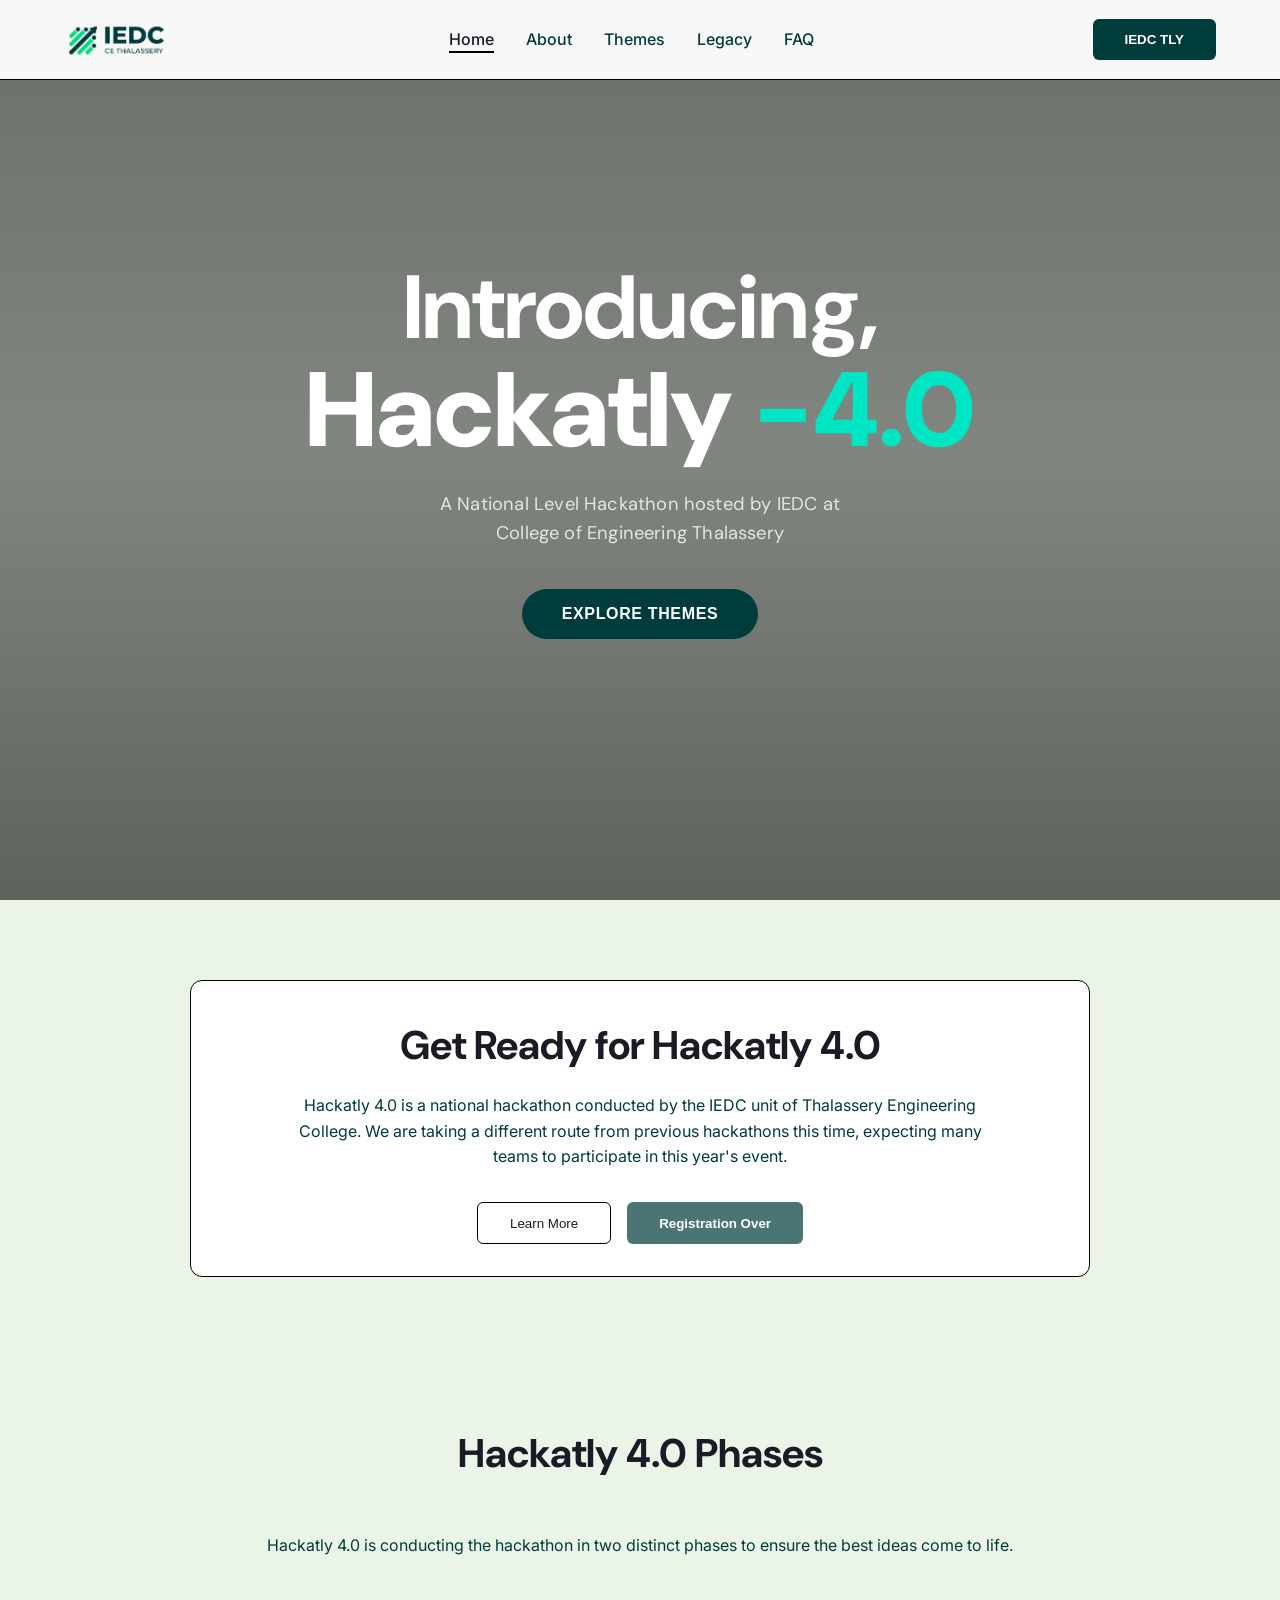
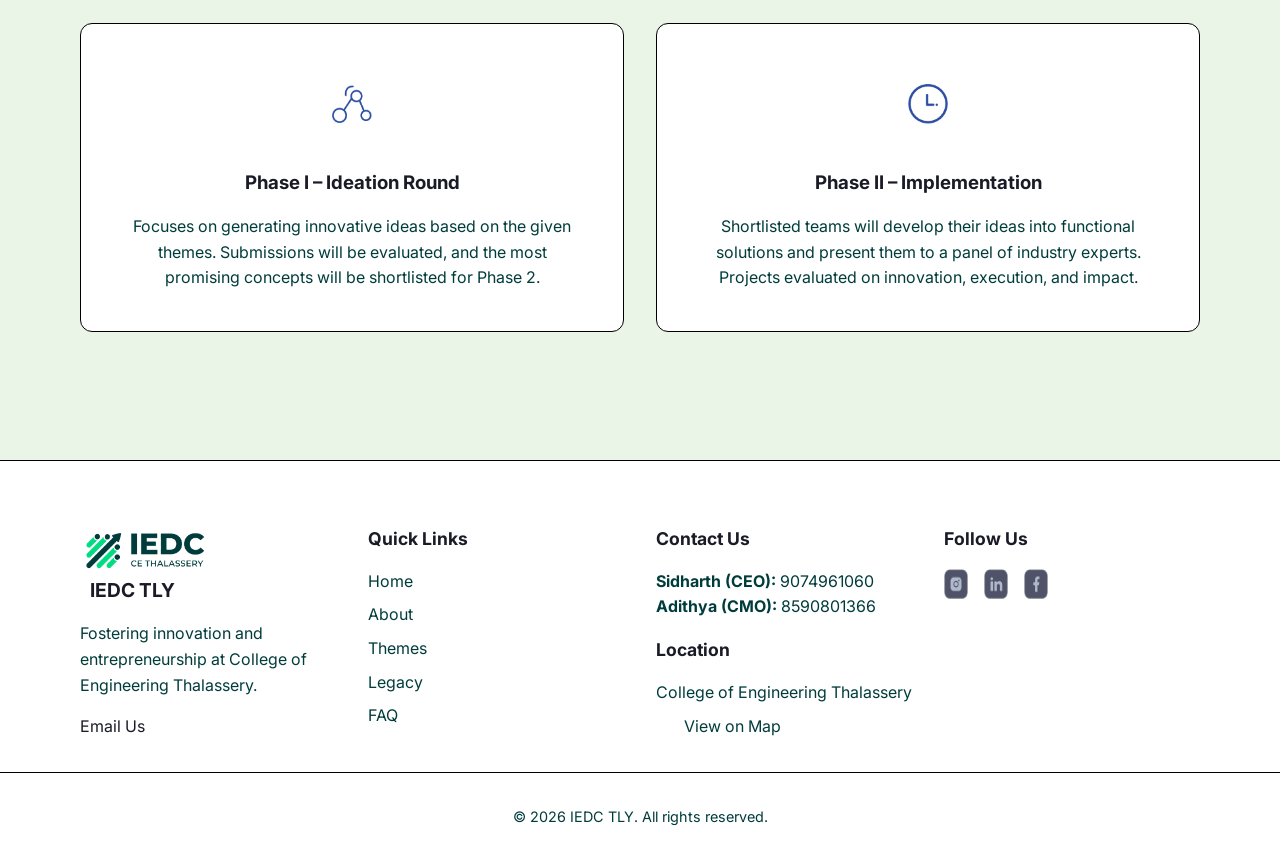
==== commit 6f85a090: "Theme and design update" ====
--- a/index.html
+++ b/index.html
@@ -4,14 +4,15 @@
 <head>
   <meta charset="utf-8" />
   <meta name="viewport" content="width=device-width, initial-scale=1.0" />
-  <title>Hackatly-24</title>
+  <title>Hackatly 4.0 — IEDC Thalassery</title>
   <script src="https://kit.fontawesome.com/854cd29b08.js" crossorigin="anonymous"></script>
 
   <link rel="stylesheet" href="./style.css" />
   <link rel="stylesheet" href="https://fonts.googleapis.com/css2?family=Inter:wght@400;500;600;700;800&display=swap" />
   <link rel="stylesheet" href="https://fonts.googleapis.com/css2?family=Exo+2:wght@400;500;600;700&display=swap" />
+  <link rel="stylesheet"
+    href="https://fonts.googleapis.com/css2?family=DM+Sans:wght@400;500;600;700;800;900&display=swap" />
   <link rel="website icon" href="assets/logo.png">
-  <link rel="stylesheet" href="https://unpkg.com/aos@next/dist/aos.css" />
   <script src="https://ajax.googleapis.com/ajax/libs/jquery/3.7.1/jquery.min.js"></script>
   <script src="script.js" defer></script>
 </head>
@@ -22,7 +23,7 @@
       <div class="navbar-container">
         <div class="navbar-brand">
           <div class="logo">
-            <img src="assets/Group 128.png" alt="Hackatly Logo">
+            <a href="index.html"><img src="assets/MARK 4.png" alt="Hackatly Logo"></a>
           </div>
         </div>
 
@@ -32,19 +33,19 @@
 
         <nav class="navbar-menu">
           <div class="navbar-link">
-            <a href="#about" class="navlink">About</a>
-          </div>
-          <div class="navbar-link">
-            <a href="#themes" class="navlink">Themes</a>
-          </div>
-          <div class="navbar-link">
-            <a href="#legacy" class="navlink">Legacy</a>
-          </div>
-          <div class="navbar-link">
-            <a href="#faq" class="navlink">FAQ</a>
-          </div>
-          <div class="navbar-link">
-            <a href="#sponsorid" class="navlink">Sponsors</a>
+            <a href="index.html" class="navlink active">Home</a>
+          </div>
+          <div class="navbar-link">
+            <a href="about.html" class="navlink">About</a>
+          </div>
+          <div class="navbar-link">
+            <a href="themes.html" class="navlink">Themes</a>
+          </div>
+          <div class="navbar-link">
+            <a href="legacy.html" class="navlink">Legacy</a>
+          </div>
+          <div class="navbar-link">
+            <a href="faq.html" class="navlink">FAQ</a>
           </div>
           <div class="navbar-cta-mobile">
             <a href="https://iedctly.in/" class="primary-button-link">IEDC TLY</a>
@@ -58,30 +59,41 @@
         </div>
       </div>
     </header>
+
     <!-- HERO SECTION -->
     <section class="hero-section">
-      <div class="hero-shapes">
-        <div class="ellipse purple"></div>
-        <div class="ellipse green"></div>
-      </div>
+      <!-- Background Image Slider -->
+      <div class="hero-bg-slider">
+        <div class="hero-bg-slide active">
+          <img src="assets/image 1.JPG" alt="Hackatly Event 1">
+        </div>
+        <div class="hero-bg-slide">
+          <img src="assets/image 2.JPG" alt="Hackatly Event 2">
+        </div>
+        <div class="hero-bg-slide">
+          <img src="assets/image 3.JPG" alt="Hackatly Event 3">
+        </div>
+      </div>
+      <!-- Dark Overlay -->
+      <div class="hero-overlay"></div>
 
       <div class="container hero-container">
-        <div class="hero-content fade_in">
-          <img src="assets/img.png" class="hack_title" alt="Hackatly 4.0">
-          <h3 class="subtitle">
+        <div class="hero-content">
+          <h1 class="hero-title-anim">
+            <span class="hero-intro-line">Introducing,</span>
+            <span class="hero-main-line">Hackatly <span class="accent">-4.0</span></span>
+          </h1>
+          <h3 class="subtitle hero-subtitle-anim">
             A National Level Hackathon hosted by IEDC at<br>
             College of Engineering Thalassery
           </h3>
-          <button class="primary-button" onclick="window.location.href='#themes'">
+          <button class="primary-button hero-cta-anim" onclick="window.location.href='themes.html'">
             Explore Themes
           </button>
         </div>
-
-        <div class="hero-image fade_in">
-          <img src="assets/Innovation-amico-1.png" alt="Innovation Illustration">
-        </div>
       </div>
     </section>
+
     <!-- INTRO SECTION -->
     <section class="section container text-center">
       <div class="card-base fade_in lazyload" style="max-width: 900px; margin: 0 auto;">
@@ -92,12 +104,11 @@
           year's event.
         </p>
         <div style="display: flex; gap: 1rem; justify-content: center; flex-wrap: wrap;">
-          <button class="secondary-button" onclick="window.location.href='#themes'">Learn More</button>
+          <button class="secondary-button" onclick="window.location.href='themes.html'">Learn More</button>
           <button class="primary-button" style="opacity: 0.7; cursor: not-allowed;">Registration Over</button>
         </div>
       </div>
     </section>
-
 
     <!-- PHASES SECTION -->
     <section class="section phases-section fade_in lazyload">
@@ -136,440 +147,13 @@
       </div>
     </section>
 
-    <!--  <section class="phase-one" id="phase-one-part">
-        <div class="title">
-          <h1 class="themes-for-hackatly-24">Phase One Participants</h1>
-        </div>
-        <div class="results-scroll" id="participantsContainer">
-          <ul id="participantsList">
-            <!-- Will be populated by JavaScript 
-          </ul>
-        </div>
-        <div class="scroll-buttons">
-          <button class="scroll-btn" onclick="scrollParticipants('up')">↑ Scroll Up</button>
-          <button class="scroll-btn" onclick="scrollParticipants('down')">↓ Scroll Down</button>
-        </div>
-        <button class="view-all-btn" onclick="openParticipantsModal()">View Complete List</button>
-        
-         Modal/Popup 
-        <div id="participantsModal" class="modal">
-          <div class="modal-content">
-            <span class="close-btn" onclick="closeParticipantsModal()">&times;</span>
-            <h2>Complete Participants List</h2>
-            <div class="modal-list">
-              <ul id="completeParticipantsList">
-                 Will be populated by JavaScript 
-              </ul>
-            </div>
-          </div>
-        </div>
-      </section>
-
-   <section class="phase-one">
-     <div class="title">
-       <h1 class="themes-for-hackatly-24">Phase One Winners</h1>
-     </div>
-     <div class="results-scroll" id="resultsContainer">
-       <ul id="resultsList">
-       </ul>
-     </div>
-     <div class="scroll-buttons">
-       <button class="scroll-btn" onclick="scrollResults('up')">↑ Scroll Up</button>
-       <button class="scroll-btn" onclick="scrollResults('down')">↓ Scroll Down</button>
-     </div>
-     <button class="view-all-btn" onclick="openModal()">View Complete List</button>
-     
-      Modal/Popup 
-     <div id="listModal" class="modal">
-       <div class="modal-content">
-         <span class="close-btn" onclick="closeModal()">&times;</span>
-         <h2>Complete Team List</h2>
-         <div class="modal-list">
-           <ul id="completeList">
-             <!-- Will be populated by JavaScript 
-           </ul>
-         </div>
-       </div>
-     </div>
-   </section> -->
-
-
-    <!-- THEMES SECTION -->
-    <section class="section themes-section fade_in lazyload" id="themes">
-      <div class="container">
-        <h2 class="section-title">Themes for Hackatly-24</h2>
-
-        <div class="themes-grid">
-          <!-- Robotics -->
-          <div class="theme-card">
-            <div class="theme-image">
-              <img src="./assets/robotics.png" alt="Robotics">
-            </div>
-            <div class="theme-content">
-              <h3>Robotics</h3>
-              <p>Push boundaries with intelligent, versatile machines.</p>
-              <p style="font-size: 0.85rem; opacity: 0.8;">Avg. Innovation in interaction, AI, and automation.</p>
-            </div>
-          </div>
-
-          <!-- Tourism -->
-          <div class="theme-card">
-            <div class="theme-image">
-              <img src="./assets/tourism2.jpeg" alt="Tourism">
-            </div>
-            <div class="theme-content">
-              <h3>Tourism</h3>
-              <p>Transform travel with smart destinations & immersive experiences.</p>
-            </div>
-          </div>
-
-          <!-- Smart Vehicle -->
-          <div class="theme-card">
-            <div class="theme-image">
-              <img src="./assets/vehicle.png" alt="Smart Vehicle">
-            </div>
-            <div class="theme-content">
-              <h3>Smart Vehicle</h3>
-              <p>Enhance safety, efficiency, and connectivity in transportation.</p>
-            </div>
-          </div>
-
-          <!-- Energy -->
-          <div class="theme-card">
-            <div class="theme-image">
-              <img src="./assets/greentech.png" alt="Energy">
-            </div>
-            <div class="theme-content">
-              <h3>Energy and Environment</h3>
-              <p>Sustainable solutions for resource conservation & waste management.</p>
-            </div>
-          </div>
-
-          <!-- Fitness -->
-          <div class="theme-card">
-            <div class="theme-image">
-              <img src="./assets/fitness.jpg" alt="Fitness">
-            </div>
-            <div class="theme-content">
-              <h3>Fitness</h3>
-              <p>Innovate health tech to encourage physical activity & well-being.</p>
-            </div>
-          </div>
-
-          <!-- Med-Tech -->
-          <div class="theme-card">
-            <div class="theme-image">
-              <img src="./assets/medtech.jpg" alt="Med-Tech">
-            </div>
-            <div class="theme-content">
-              <h3>Med-Tech</h3>
-              <p>Improve patient care with advanced diagnostic & treatment tools.</p>
-            </div>
-          </div>
-
-          <!-- Agriculture -->
-          <div class="theme-card">
-            <div class="theme-image">
-              <img src="./assets/agriculture.jpg" alt="Agriculture">
-            </div>
-            <div class="theme-content">
-              <h3>Agriculture</h3>
-              <p>Revolutionize farming for food security & precision management.</p>
-            </div>
-          </div>
-
-          <!-- Cybersecurity -->
-          <div class="theme-card">
-            <div class="theme-image">
-              <img src="./assets/cybersecurity.jpg" alt="Cybersecurity">
-            </div>
-            <div class="theme-content">
-              <h3>Cybersecurity</h3>
-              <p>Safeguard digital infrastructure against emerging threats.</p>
-            </div>
-          </div>
-
-          <!-- Disaster Management -->
-          <div class="theme-card">
-            <div class="theme-image">
-              <img src="./assets/disaster.jpg" alt="Disaster Management">
-            </div>
-            <div class="theme-content">
-              <h3>Disaster Management</h3>
-              <p>Prepare, respond, and recover effectively from emergencies.</p>
-            </div>
-          </div>
-
-          <!-- Education -->
-          <div class="theme-card">
-            <div class="theme-image">
-              <img src="./assets/education.jpg" alt="Education">
-            </div>
-            <div class="theme-content">
-              <h3>Education</h3>
-              <p>Enhance learning experiences with accessible tech-driven solutions.</p>
-            </div>
-          </div>
-        </div>
-      </div>
-    </section>
-
-    <!-- Add this somewhere in your HTML, preferably right after your themes container -->
-    <div id="popupModal" class="modal" style="display: none;">
-      <div class="modal-content">
-        <span class="close-button">&times;</span>
-        <!-- Content will be dynamically inserted here by JavaScript -->
-      </div>
-    </div>
-
-
-    <!-- ABOUT US SECTION -->
-    <section class="section about-section fade_in lazyload" id="about">
-      <div class="container" style="max-width: 900px;">
-        <div class="text-center">
-          <h2 class="section-title">About Us</h2>
-          <div class="card-base" style="text-align: left; position: relative; overflow: hidden;">
-            <!-- Decorative background elements -->
-            <div
-              style="position: absolute; top: 0; right: 0; width: 150px; height: 150px; background: var(--primary); opacity: 0.1; filter: blur(50px); border-radius: 50%;">
-            </div>
-
-            <p style="color: var(--text-muted); font-size: 1.1rem; line-height: 1.8;">
-              A flagship initiative of Kerala Startup Mission to promote innovation and entrepreneurship among the
-              student and academic fraternity in the educational institutions in the State of Kerala. It is considered
-              an umbrella program that would play an instrumental role in fostering innovation culture in Academic
-              institutions.
-            </p>
-            <br>
-            <p style="color: var(--text-muted); font-size: 1.1rem; line-height: 1.8;">
-              IEDC CETLY, formed in the year 2015, is a centre supported by the Kerala Startup mission encouraging
-              students to think creatively and generate innovative ideas. The centre aims to nurture a mindset to think
-              creatively and innovate to develop useful products. IEDC CE-TLY serves as a helping hand among the
-              students within the campus to figure out the best ideas and provide them with all the requirements,
-              thereby resulting in finding the best upcoming entrepreneurs.
-            </p>
-          </div>
-        </div>
-      </div>
-    </section>
-    <!-- LEGACY SECTION -->
-    <section class="section legacy-section fade_in lazyload" id="legacy">
-      <div class="container">
-        <h2 class="section-title text-center">Our Legacy</h2>
-        <p class="text-center" style="max-width: 800px; margin: 0 auto 3rem; color: var(--text-muted);">
-          IEDC unit of Thalassery Engineering college has been conducting hackatly for past few years. We have been
-          successful in encouraging great ideas from great minds.
-        </p>
-
-        <div class="legacy-grid">
-
-          <!-- Legacy of IEDC -->
-          <div class="legacy-card">
-            <div class="legacy-images">
-              <img class="mySlideslegacy" src="assets/legacy1.jpg" alt="Legacy Image 1">
-              <img class="mySlideslegacy" src="assets/legacy2.jpg" alt="Legacy Image 2" style="display:none;">
-              <img class="mySlideslegacy" src="assets/legacy3.jpg" alt="Legacy Image 3" style="display:none;">
-            </div>
-            <h3 style="margin-bottom: 1rem;">Legacy of IEDC</h3>
-            <div style="font-size: 0.9rem; color: var(--text-muted);">
-              <p><strong>Inception (2022):</strong> First hackathon launched by IEDC Thalassery.</p>
-              <br>
-              <p><strong>Growth (2023):</strong> Expanded participation and complex challenges.</p>
-              <br>
-              <p><strong>Hackatly 24 (2024):</strong> Biggest edition yet with broader themes.</p>
-            </div>
-          </div>
-
-          <!-- Our History -->
-          <div class="legacy-card">
-            <div class="legacy-images">
-              <img class="mySlides1" src="assets/previmg1.jpg" alt="History Image 1">
-              <img class="mySlides1" src="assets/previmg2.jpg" alt="History Image 2" style="display:none;">
-              <img class="mySlides1" src="assets/previmg3.jpg" alt="History Image 3" style="display:none;">
-              <img class="mySlides1" src="assets/previmg4.jpg" alt="History Image 4" style="display:none;">
-              <img class="mySlides1" src="assets/previmg5.jpg" alt="History Image 5" style="display:none;">
-              <img class="mySlides1" src="assets/previmg6.jpg" alt="History Image 6" style="display:none;">
-            </div>
-            <h3 style="margin-bottom: 1rem;">Our History</h3>
-            <p style="font-size: 0.9rem; color: var(--text-muted);">
-              Since 2022, IEDC Thalassery has successfully hosted annual hackathons. Each year growing in scale,
-              attracting more participants and industry support.
-            </p>
-          </div>
-
-          <!-- Previous Hackathon -->
-          <div class="legacy-card">
-            <div class="legacy-images">
-              <img class="mySlides" src="assets/image 1.JPG" alt="Prev Hackathon 1">
-              <img class="mySlides" src="assets/image 2.JPG" alt="Prev Hackathon 2" style="display:none;">
-              <img class="mySlides" src="assets/image 3.JPG" alt="Prev Hackathon 3" style="display:none;">
-            </div>
-            <h3 style="margin-bottom: 1rem;">Previous Hackathon</h3>
-            <div style="font-size: 0.9rem; color: var(--text-muted);">
-              <p>"Hackatly 23" - Theme "Innovation for Easy Life".</p>
-              <br>
-              <p><strong>Winners:</strong></p>
-              <ul style="list-style: disc; padding-left: 1rem;">
-                <li>Vrishti (CET)</li>
-                <li>Mark-10 (MEC)</li>
-                <li>Uncertainty (AJCE)</li>
-              </ul>
-            </div>
-          </div>
-
-        </div>
-      </div>
-    </section>
-    <!--
-       <section class="sponsorSection" id="sponsorid">
-        <div class="sponsors">
-        <div class="sponsorTitleSection">
-          <div class="sponsorTitle"><p>Sponsors</p></div>
-        </div>
-        <div class="spontorlistContainer">
-          <div class="sponsorlist">
-            <div class="sponsor1"></div>
-            <div class="sponsor2"></div>
-            <div class="sponsor3"></div>
-            <div class="sponsor4"></div>
-          </div>
-        </div>
-      </div>
-       </section>
-       -->
-    <!--sponser section End-->
-
-    <!--media section-->
-    <!--
-        <section class="sponsorSection" id="sponsorid">
-          <div class="sponsors">
-          <div class="mediaTitleSection">
-            <div class="sponsorTitle"><p>Media Partners</p></div>
-          </div>
-          <div class="spontorlistContainer">
-            <div class="sponsorlist">
-              <div class="sponsor1"></div>
-              <div class="sponsor2"></div>
-              <div class="sponsor3"></div>
-              <div class="sponsor4"></div>
-              <div class="sponsor5"></div>
-              <div class="sponsor6"></div>
-              <div class="sponsor7"></div>
-            </div>
-          </div>
-        </div>
-         </section>
-        -->
-    <!--media section End-->
-    <!-- FAQ SECTION -->
-    <section class="section faq-section fade_in lazyload" id="faq">
-      <div class="container faq-container">
-        <h2 class="section-title text-center">F.A.Qs</h2>
-
-        <!-- FAQ 1 -->
-        <div class="faq-item">
-          <div class="faq-question">
-            <h3>1. Where is it?</h3>
-            <i class="fas fa-chevron-down faq-icon"></i>
-          </div>
-          <div class="faq-answer">
-            <p>Hackatly will be taking place at College of Engineering Thalassery, Eranholi P.O., Thalassery-670107.</p>
-          </div>
-        </div>
-
-        <!-- FAQ 2 -->
-        <div class="faq-item">
-          <div class="faq-question">
-            <h3>2. Who can attend?</h3>
-            <i class="fas fa-chevron-down faq-icon"></i>
-          </div>
-          <div class="faq-answer">
-            <p>Be a beginner or a pro, anyone of the age 18 or above can attend Hackatly. All are welcomed and
-              encouraged to join us.</p>
-          </div>
-        </div>
-
-        <!-- FAQ 3 -->
-        <div class="faq-item">
-          <div class="faq-question">
-            <h3>3. How much will it cost?</h3>
-            <i class="fas fa-chevron-down faq-icon"></i>
-          </div>
-          <div class="faq-answer">
-            <p>Even though most of the resources will be free, there is a registration fee of 500 for each participant
-              entering the third phase.</p>
-          </div>
-        </div>
-
-        <!-- FAQ 4 -->
-        <div class="faq-item">
-          <div class="faq-question">
-            <h3>4. Do I need to know coding?</h3>
-            <i class="fas fa-chevron-down faq-icon"></i>
-          </div>
-          <div class="faq-answer">
-            <p>Coding experience is not at all necessary. Non-STEM majors, first-time hackers, and beginners are
-              welcomed and encouraged to join us. We will have mentors to guide you.</p>
-          </div>
-        </div>
-
-        <!-- FAQ 5 -->
-        <div class="faq-item">
-          <div class="faq-question">
-            <h3>5. When will the registration close?</h3>
-            <i class="fas fa-chevron-down faq-icon"></i>
-          </div>
-          <div class="faq-answer">
-            <p>The registration begins from 19 October 2024 and will be closed by 28 October 2024. So hurry up!!!!!</p>
-          </div>
-        </div>
-
-        <!-- FAQ 6 -->
-        <div class="faq-item">
-          <div class="faq-question">
-            <h3>6. What should I bring?</h3>
-            <i class="fas fa-chevron-down faq-icon"></i>
-          </div>
-          <div class="faq-answer">
-            <p>Bring your college ID card, laptop, and all other necessary items you need to use.</p>
-          </div>
-        </div>
-
-        <!-- FAQ 7 -->
-        <div class="faq-item">
-          <div class="faq-question">
-            <h3>7. Do I need a team?</h3>
-            <i class="fas fa-chevron-down faq-icon"></i>
-          </div>
-          <div class="faq-answer">
-            <p>If you are planning to compete for the prize, you may be in a team of 2-4 people. The members of your
-              team can also be from different colleges.</p>
-          </div>
-        </div>
-
-        <!-- FAQ 8 -->
-        <div class="faq-item">
-          <div class="faq-question">
-            <h3>8. How do I register?</h3>
-            <i class="fas fa-chevron-down faq-icon"></i>
-          </div>
-          <div class="faq-answer">
-            <p>Click on the registration button, fill out the form (make sure that all the details are entered
-              correctly) and we will get you ready to hack!</p>
-          </div>
-        </div>
-
-      </div>
-    </section>
     <!-- FOOTER -->
-    <footer class="footer fade_in lazyload">
+    <footer class="footer">
       <div class="container footer-container">
-
-        <!-- Column 1: Brand & Email -->
         <div class="footer-col">
           <div class="navbar-brand" style="padding-left: 0;">
             <div class="logo">
-              <img src="assets/Group 128.png" alt="IEDC Logo" style="height: 50px; width: auto;">
+              <img src="assets/MARK 4.png" alt="IEDC Logo" style="height: 50px; width: auto;">
             </div>
             <span style="font-weight: 700; font-size: 1.2rem; margin-left: 10px;">IEDC TLY</span>
           </div>
@@ -579,27 +163,22 @@
           <a href="mailto:iedc@cethalassery.ac.in" class="primary-button-link"
             style="margin-top: 1rem; display: inline-block;">Email Us</a>
         </div>
-
-        <!-- Column 2: Quick Links -->
         <div class="footer-col">
           <h3>Quick Links</h3>
           <ul class="footer-links">
-            <li><a href="#">Home</a></li>
-            <li><a href="#about">About</a></li>
-            <li><a href="#themes">Themes</a></li>
-            <li><a href="#legacy">Legacy</a></li>
-            <li><a href="#faq">FAQ</a></li>
+            <li><a href="index.html">Home</a></li>
+            <li><a href="about.html">About</a></li>
+            <li><a href="themes.html">Themes</a></li>
+            <li><a href="legacy.html">Legacy</a></li>
+            <li><a href="faq.html">FAQ</a></li>
           </ul>
         </div>
-
-        <!-- Column 3: Contact Info -->
         <div class="footer-col">
           <h3>Contact Us</h3>
           <div style="color: var(--text-muted); margin-bottom: 1rem;">
             <p><strong>Sidharth (CEO):</strong> 9074961060</p>
             <p><strong>Adithya (CMO):</strong> 8590801366</p>
           </div>
-
           <h3>Location</h3>
           <p style="color: var(--text-muted); margin-bottom: 0.5rem;">College of Engineering Thalassery</p>
           <a href="https://www.google.com/maps/place/College+of+Engineering+Thalassery/@11.7827642,75.5127451,17z"
@@ -609,8 +188,6 @@
             View on Map
           </a>
         </div>
-
-        <!-- Column 4: Socials & Reg -->
         <div class="footer-col">
           <h3>Follow Us</h3>
           <div class="social-links" style="display: flex; gap: 1rem; margin-bottom: 2rem;">
@@ -621,29 +198,20 @@
             <a href="https://www.facebook.com/iedctlylive/" target="_blank"><img src="./assets/social link (4).png"
                 alt="Facebook" style="height: 30px;"></a>
             <a href="https://x.com/Iedctly" target="_blank"><img src="./assets/social link (5).png" alt="X"
-                style="height: 30px; filter: invert(1);"></a>
-          </div>
-
-          <div>
-            <button class="primary-button"
-              style="opacity: 0.7; cursor: not-allowed; padding: 0.5rem 1.5rem; font-size: 0.9rem;">
-              Registration Closed
-            </button>
-          </div>
-        </div>
-
-      </div>
-
+                style="height: 30px;"></a>
+          </div>
+        </div>
+      </div>
       <div
-        style="text-align: center; padding-top: 2rem; border-top: 1px solid rgba(255,255,255,0.1); margin-top: 2rem; color: var(--text-muted); font-size: 0.9rem;">
-        &copy; 2024 IEDC TLY. All rights reserved.
+        style="text-align: center; padding-top: 2rem; border-top: 1px solid var(--border); margin-top: 2rem; color: var(--text-muted); font-size: 0.9rem;">
+        &copy; 2026 IEDC TLY. All rights reserved.
       </div>
     </footer>
-    <!-- Scripts handled in script.js -->
-    <script src="https://unpkg.com/aos@next/dist/aos.js"></script>
-    <script>
-      AOS.init();
-    </script>
+  </div>
+  <script src="https://unpkg.com/aos@next/dist/aos.js"></script>
+  <script>
+    AOS.init();
+  </script>
 </body>
 
 </html>
--- a/style.css
+++ b/style.css
@@ -2,23 +2,24 @@
    1. RESET & VARIABLES
    ========================================= */
 :root {
-  /* Colors */
-  --bg-dark: #060b27;
-  --bg-card: #0e1330;
-  --bg-card-hover: #151934;
-  --text-main: #ffffff;
-  --text-muted: #8f9bb7;
-  --primary: #7214ff;
-  --primary-hover: #993bff;
-  --secondary: #01c277;
-  --accent-gradient: linear-gradient(135deg, #01c277 0%, #7214ff 100%);
-  --glass: rgba(255, 255, 255, 0.05);
-  --border: rgba(255, 255, 255, 0.1);
+  /* Colors — Lavender Blue Theme */
+  --bg-dark: #eaf5e8;
+  /* Main light background */
+  --bg-card: #ffffff;
+  --bg-card-hover: #f8f9fa;
+  --text-main: #1a1b26;
+  --text-muted: #003c3c;
+  --primary: #003c3c;
+  --primary-hover: #003c3c;
+  --secondary: #000000;
+  --accent-warm: #000000;
+  --glass: rgba(255, 255, 255, 0.5);
+  --border: #000000;
 
   /* Typography */
   --font-main: 'Inter', sans-serif;
-  --font-display: 'Exo 2', sans-serif;
-  
+  --font-display: 'DM Sans', sans-serif;
+
   /* Spacing */
   --container-width: 1200px;
   --header-height: 80px;
@@ -27,7 +28,9 @@
   --radius-sm: 8px;
 }
 
-*, *::before, *::after {
+*,
+*::before,
+*::after {
   box-sizing: border-box;
   margin: 0;
   padding: 0;
@@ -72,18 +75,18 @@
   position: relative;
 }
 
-.text-center { text-align: center; }
+.text-center {
+  text-align: center;
+}
+
 .text-gradient {
-  background: var(--accent-gradient);
-  -webkit-background-clip: text;
-  -webkit-text-fill-color: transparent;
-  background-clip: text;
+  color: var(--primary);
 }
 
 .fade_in {
   opacity: 0;
-  transform: translateY(20px);
-  transition: opacity 0.6s ease-out, transform 0.6s ease-out;
+  transform: translateY(10px);
+  transition: opacity 0.5s ease-out, transform 0.5s ease-out;
 }
 
 .fade_in.visible {
@@ -97,13 +100,13 @@
 /* Buttons */
 .primary-button {
   background-color: var(--primary);
-  color: white;
+  color: #ffffff;
   padding: 0.8rem 2rem;
-  border-radius: 50px;
+  border-radius: 6px;
   border: none;
   font-weight: 600;
   cursor: pointer;
-  transition: all 0.3s ease;
+  transition: background-color 0.2s ease;
   display: inline-flex;
   align-items: center;
   justify-content: center;
@@ -111,37 +114,33 @@
 
 .primary-button:hover {
   background-color: var(--primary-hover);
-  transform: translateY(-2px);
-  box-shadow: 0 4px 15px rgba(114, 20, 255, 0.4);
 }
 
 .secondary-button {
-  background: rgba(255, 255, 255, 0.05);
+  background: transparent;
   border: 1px solid var(--border);
-  color: white;
+  color: var(--text-main);
   padding: 0.8rem 2rem;
-  border-radius: 50px;
+  border-radius: 6px;
   cursor: pointer;
-  transition: all 0.3s ease;
+  transition: border-color 0.2s ease;
 }
 
 .secondary-button:hover {
-  background: rgba(255, 255, 255, 0.1);
-  border-color: var(--text-muted);
+  border-color: var(--primary);
+  color: var(--primary);
 }
 
 /* Cards */
 .card-base {
   background: var(--bg-card);
   border: 1px solid var(--border);
-  border-radius: var(--radius-lg);
+  border-radius: var(--radius-md);
   padding: 2rem;
-  transition: transform 0.3s ease, box-shadow 0.3s ease;
+  transition: border-color 0.2s ease;
 }
 
 .card-base:hover {
-  transform: translateY(-5px);
-  box-shadow: 0 10px 30px rgba(0, 0, 0, 0.2);
   border-color: var(--primary);
 }
 
@@ -154,7 +153,7 @@
   left: 0;
   width: 100%;
   height: var(--header-height);
-  background: rgba(6, 11, 39, 0.85);
+  background: rgba(255, 255, 255, 0.95);
   backdrop-filter: blur(10px);
   z-index: 1000;
   border-bottom: 1px solid var(--border);
@@ -189,7 +188,8 @@
   position: relative;
 }
 
-.navlink:hover, .navlink.active {
+.navlink:hover,
+.navlink.active {
   color: var(--text-main);
 }
 
@@ -200,11 +200,12 @@
   height: 2px;
   bottom: -4px;
   left: 0;
-  background: var(--accent-gradient);
-  transition: width 0.3s ease;
-}
-
-.navlink:hover::after {
+  background: var(--secondary);
+  transition: width 0.2s ease;
+}
+
+.navlink:hover::after,
+.navlink.active::after {
   width: 100%;
 }
 
@@ -212,88 +213,175 @@
   display: none;
   background: none;
   border: none;
-  color: white;
+  color: var(--text-main);
   font-size: 1.5rem;
   cursor: pointer;
 }
 
 .navbar-cta-mobile {
-  display: none; /* Only show inside mobile menu */
+  display: none;
+  /* Only show inside mobile menu */
 }
 
 /* =========================================
    5. HERO SECTION
    ========================================= */
 .hero-section {
-  padding-top: calc(var(--header-height) + 4rem);
-  padding-bottom: 4rem;
   position: relative;
   overflow: hidden;
-  min-height: 90vh;
-  display: flex;
-  align-items: center;
-}
-
-/* Background Gradients */
-.hero-shapes .ellipse {
+  min-height: 100vh;
+  display: flex;
+  align-items: center;
+  justify-content: center;
+  background: var(--bg-dark);
+}
+
+/* Background Image Slider */
+.hero-bg-slider {
   position: absolute;
-  border-radius: 50%;
-  filter: blur(100px);
-  z-index: -1;
-  opacity: 0.4;
-}
-
-.hero-shapes .purple {
-  width: 300px;
-  height: 300px;
-  background-color: var(--primary);
-  top: 20%;
-  left: 10%;
-}
-
-.hero-shapes .green {
-  width: 250px;
-  height: 250px;
-  background-color: var(--secondary);
-  bottom: 20%;
-  right: 10%;
+  top: 0;
+  left: 0;
+  width: 100%;
+  height: 100%;
+  z-index: 0;
+}
+
+.hero-bg-slide {
+  position: absolute;
+  top: 0;
+  left: 0;
+  width: 100%;
+  height: 100%;
+  opacity: 0;
+  transform: translateX(100%);
+  transition: opacity 1.2s ease, transform 1.2s ease;
+}
+
+.hero-bg-slide.active {
+  opacity: 1;
+  transform: translateX(0);
+  z-index: 1;
+}
+
+.hero-bg-slide.slide-out {
+  opacity: 0;
+  transform: translateX(-100%);
+  z-index: 1;
+}
+
+.hero-bg-slide img {
+  width: 100%;
+  height: 100%;
+  object-fit: cover;
+}
+
+/* Dark Overlay for text readability */
+.hero-overlay {
+  position: absolute;
+  top: 0;
+  left: 0;
+  width: 100%;
+  height: 100%;
+  background: linear-gradient(to bottom,
+      rgba(0, 0, 0, 0.55) 0%,
+      rgba(0, 0, 0, 0.45) 50%,
+      rgba(0, 0, 0, 0.6) 100%);
+  z-index: 2;
 }
 
 .hero-container {
-  display: grid;
-  grid-template-columns: 1fr 1fr;
-  align-items: center;
-  gap: 4rem;
+  display: flex;
+  align-items: center;
+  justify-content: center;
+  position: relative;
+  z-index: 3;
+  min-height: 100vh;
+  text-align: center;
+}
+
+.hero-content {
+  max-width: 800px;
 }
 
 .hero-content h1 {
   font-family: var(--font-display);
-  font-size: 3.5rem;
-  line-height: 1.1;
+  font-weight: 800;
+  line-height: 1.05;
+  letter-spacing: -0.03em;
   margin-bottom: 1.5rem;
+  color: #ffffff;
+}
+
+.hero-intro-line {
+  display: block;
+  font-size: 5.6rem;
+  /* ~90px */
+  font-weight: 700;
+}
+
+.hero-main-line {
+  display: block;
+  font-size: 6.6rem;
+  /* ~106px */
+  font-weight: 900;
+}
+
+.hero-content h1 .accent {
+  color: #00e5c3;
+  font-weight: 900;
 }
 
 .hero-content .subtitle {
-  font-size: 1.25rem;
-  color: var(--text-muted);
-  margin-bottom: 2rem;
-}
-
-.hero-content .hack_title {
-    max-width: 100%;
-    margin-bottom: 1rem;
-}
-
-.hero-image img {
-  width: 100%;
-  max-width: 600px;
-  animation: float 6s ease-in-out infinite;
-}
-
-@keyframes float {
-  0% { transform: translateY(0px); }
-  50% { transform: translateY(-20px); }
-  100% { transform: translateY(0px); }
+  font-family: var(--font-display);
+  font-size: 1.15rem;
+  font-weight: 400;
+  color: rgba(255, 255, 255, 0.8);
+  margin-bottom: 2.5rem;
+  letter-spacing: 0.01em;
+  line-height: 1.6;
+}
+
+.hero-content .primary-button {
+  font-size: 1rem;
+  padding: 1rem 2.5rem;
+  border-radius: 50px;
+  font-weight: 600;
+  letter-spacing: 0.04em;
+  text-transform: uppercase;
+  transition: transform 0.3s ease, box-shadow 0.3s ease;
+}
+
+.hero-content .primary-button:hover {
+  transform: translateY(-2px);
+  box-shadow: 0 8px 30px rgba(0, 60, 60, 0.35);
+}
+
+/* Hero Text Reveal Animations */
+@keyframes heroFadeSlideUp {
+  0% {
+    opacity: 0;
+    transform: translateY(40px);
+  }
+
+  100% {
+    opacity: 1;
+    transform: translateY(0);
+  }
+}
+
+.hero-title-anim {
+  opacity: 0;
+  animation: heroFadeSlideUp 1s ease-out 0.3s forwards;
+}
+
+.hero-subtitle-anim {
+  opacity: 0;
+  animation: heroFadeSlideUp 1s ease-out 0.6s forwards;
+}
+
+.hero-cta-anim {
+  opacity: 0;
+  animation: heroFadeSlideUp 1s ease-out 0.9s forwards;
 }
 
 /* =========================================
@@ -321,15 +409,14 @@
 .phase-card {
   background: var(--bg-card);
   border: 1px solid var(--border);
-  border-radius: var(--radius-lg);
+  border-radius: var(--radius-md);
   padding: 2.5rem;
   text-align: center;
-  transition: 0.3s;
+  transition: border-color 0.2s ease;
 }
 
 .phase-card:hover {
   border-color: var(--primary);
-  transform: translateY(-5px);
 }
 
 .phase-icon {
@@ -359,19 +446,17 @@
 
 .theme-card {
   background: var(--bg-card);
-  border-radius: var(--radius-lg);
+  border-radius: var(--radius-md);
   overflow: hidden;
   border: 1px solid var(--border);
-  transition: all 0.3s ease;
+  transition: border-color 0.2s ease;
   cursor: pointer;
   display: flex;
   flex-direction: column;
 }
 
 .theme-card:hover {
-  transform: translateY(-5px);
-  box-shadow: 0 10px 20px rgba(0,0,0,0.3);
-  border-color: var(--secondary);
+  border-color: var(--primary);
 }
 
 .theme-image {
@@ -384,11 +469,6 @@
   width: 100%;
   height: 100%;
   object-fit: cover;
-  transition: transform 0.5s ease;
-}
-
-.theme-card:hover .theme-image img {
-  transform: scale(1.1);
 }
 
 .theme-content {
@@ -427,25 +507,25 @@
 }
 
 .legacy-card {
-    background: var(--bg-card);
-    border-radius: var(--radius-lg);
-    padding: 1.5rem;
-    border: 1px solid var(--border);
+  background: var(--bg-card);
+  border-radius: var(--radius-md);
+  padding: 1.5rem;
+  border: 1px solid var(--border);
 }
 
 .legacy-images {
-    display: flex;
-    overflow: hidden;
-    gap: 10px;
-    margin-bottom: 1rem;
-    border-radius: var(--radius-md);
-    height: 200px;
+  display: flex;
+  overflow: hidden;
+  gap: 10px;
+  margin-bottom: 1rem;
+  border-radius: var(--radius-md);
+  height: 200px;
 }
 
 .legacy-images img {
-    width: 100%;
-    height: 100%;
-    object-fit: cover;
+  width: 100%;
+  height: 100%;
+  object-fit: cover;
 }
 
 /* =========================================
@@ -490,12 +570,13 @@
   max-height: 0;
   overflow: hidden;
   transition: max-height 0.3s ease, padding 0.3s ease;
-  background: rgba(255, 255, 255, 0.02);
+  background: rgba(0, 0, 0, 0.02);
   border-radius: 0 0 var(--radius-md) var(--radius-md);
 }
 
 .faq-item.active .faq-answer {
-  max-height: 200px; /* Approximate max height */
+  max-height: 200px;
+  /* Approximate max height */
   padding: 1.5rem;
 }
 
@@ -504,14 +585,48 @@
 }
 
 /* =========================================
+   PAGE SECTION (for subpages)
+   ========================================= */
+.page-section {
+  padding-top: calc(var(--header-height) + 3rem);
+  padding-bottom: 3rem;
+  min-height: 60vh;
+}
+
+/* =========================================
    10. FOOTER
    ========================================= */
 .footer {
-  background: #04071a;
+  background: #ffffff;
   padding: 4rem 0 2rem;
   margin-top: 4rem;
   border-top: 1px solid var(--border);
   text-align: center;
+}
+
+.footer-container {
+  display: grid;
+  grid-template-columns: repeat(auto-fit, minmax(200px, 1fr));
+  gap: 2rem;
+  text-align: left;
+}
+
+.footer-col h3 {
+  margin-bottom: 1rem;
+  font-size: 1.1rem;
+}
+
+.footer-links li {
+  margin-bottom: 0.5rem;
+}
+
+.footer-links a {
+  color: var(--text-muted);
+  transition: color 0.2s;
+}
+
+.footer-links a:hover {
+  color: var(--primary);
 }
 
 .footer-content {
@@ -546,147 +661,157 @@
 }
 
 .map-container {
-    margin: 2rem 0;
+  margin: 2rem 0;
 }
 
 /* =========================================
    11. MODAL
    ========================================= */
 .modal {
-    display: none;
+  display: none;
+  position: fixed;
+  top: 0;
+  left: 0;
+  width: 100%;
+  height: 100%;
+  background-color: rgba(0, 0, 0, 0.8);
+  z-index: 2000;
+  justify-content: center;
+  align-items: center;
+  backdrop-filter: blur(5px);
+}
+
+.modal-content {
+  background: var(--bg-card);
+  padding: 2.5rem;
+  border-radius: var(--radius-lg);
+  width: 90%;
+  max-width: 600px;
+  max-height: 80vh;
+  overflow-y: auto;
+  position: relative;
+  border: 1px solid var(--border);
+  animation: modalSlideIn 0.3s ease;
+}
+
+@keyframes modalSlideIn {
+  from {
+    transform: translateY(20px);
+    opacity: 0;
+  }
+
+  to {
+    transform: translateY(0);
+    opacity: 1;
+  }
+}
+
+.close-button {
+  position: absolute;
+  top: 1rem;
+  right: 1.5rem;
+  font-size: 2rem;
+  cursor: pointer;
+  color: var(--text-muted);
+}
+
+.close-button:hover {
+  color: white;
+}
+
+/* =========================================
+   12. MEDIA QUERIES (Mobile First Override)
+   ========================================= */
+@media (max-width: 1024px) {
+  .container {
+    width: 95%;
+  }
+
+  .legacy-grid {
+    grid-template-columns: repeat(2, 1fr);
+  }
+}
+
+@media (max-width: 768px) {
+  :root {
+    --header-height: 70px;
+  }
+
+  .mobile-menu-toggle {
+    display: block;
+    z-index: 1001;
+  }
+
+  .navbar-menu {
     position: fixed;
     top: 0;
-    left: 0;
+    right: -100%;
+    width: 80%;
+    max-width: 300px;
+    height: 100vh;
+    background: var(--bg-card);
+    flex-direction: column;
+    padding: 6rem 2rem;
+    transition: right 0.3s ease;
+    box-shadow: -5px 0 15px rgba(0, 0, 0, 0.5);
+  }
+
+  .navbar-menu.active {
+    right: 0;
+  }
+
+  .navbar-cta-mobile {
+    display: block;
+    margin-top: 1rem;
     width: 100%;
-    height: 100%;
-    background-color: rgba(0, 0, 0, 0.8);
-    z-index: 2000;
-    justify-content: center;
-    align-items: center;
-    backdrop-filter: blur(5px);
-}
-
-.modal-content {
-    background: var(--bg-card);
-    padding: 2.5rem;
-    border-radius: var(--radius-lg);
-    width: 90%;
-    max-width: 600px;
-    max-height: 80vh;
-    overflow-y: auto;
-    position: relative;
-    border: 1px solid var(--border);
-    animation: modalSlideIn 0.3s ease;
-}
-
-@keyframes modalSlideIn {
-    from { transform: translateY(20px); opacity: 0; }
-    to { transform: translateY(0); opacity: 1; }
-}
-
-.close-button {
-    position: absolute;
-    top: 1rem;
-    right: 1.5rem;
-    font-size: 2rem;
-    cursor: pointer;
-    color: var(--text-muted);
-}
-
-.close-button:hover {
-    color: white;
-}
-
-/* =========================================
-   12. MEDIA QUERIES (Mobile First Override)
-   ========================================= */
-@media (max-width: 1024px) {
-    .container {
-        width: 95%;
-    }
-    
-    .legacy-grid {
-        grid-template-columns: repeat(2, 1fr);
-    }
-}
-
-@media (max-width: 768px) {
-    :root {
-        --header-height: 70px;
-    }
-    
-    .mobile-menu-toggle {
-        display: block;
-        z-index: 1001;
-    }
-    
-    .navbar-menu {
-        position: fixed;
-        top: 0;
-        right: -100%;
-        width: 80%;
-        max-width: 300px;
-        height: 100vh;
-        background: var(--bg-card);
-        flex-direction: column;
-        padding: 6rem 2rem;
-        transition: right 0.3s ease;
-        box-shadow: -5px 0 15px rgba(0,0,0,0.5);
-    }
-    
-    .navbar-menu.active {
-        right: 0;
-    }
-    
-    .navbar-cta-mobile {
-        display: block;
-        margin-top: 1rem;
-        width: 100%;
-    }
-    
-    .primary-button-link {
-        display: block;
-        background: var(--primary);
-        color: white;
-        text-align: center;
-        padding: 0.8rem;
-        border-radius: 50px;
-        font-weight: 600;
-    }
-    
-    .desktop-cta {
-        display: none;
-    }
-    
-    .hero-container {
-        grid-template-columns: 1fr;
-        text-align: center;
-        padding-top: 2rem;
-    }
-    
-    .hero-image {
-        order: -1;
-    }
-    
-    .hero-content h1 {
-        font-size: 2.5rem;
-    }
-    
-    .legacy-grid {
-        grid-template-columns: 1fr;
-    }
-    
-    .section {
-        padding: 3rem 0;
-    }
+  }
+
+  .primary-button-link {
+    display: block;
+    background: var(--primary);
+    color: #ffffff;
+    text-align: center;
+    padding: 0.8rem;
+    border-radius: 6px;
+    font-weight: 600;
+  }
+
+  .desktop-cta {
+    display: none;
+  }
+
+  .hero-container {
+    text-align: center;
+    padding-top: 2rem;
+  }
+
+  .hero-intro-line {
+    font-size: 3rem;
+  }
+
+  .hero-main-line {
+    font-size: 3.5rem;
+  }
+
+  .legacy-grid {
+    grid-template-columns: 1fr;
+  }
+
+  .section {
+    padding: 3rem 0;
+  }
 }
 
 @media (max-width: 480px) {
-    .hero-content h1 {
-        font-size: 2rem;
-    }
-    
-    .phases-grid {
-        grid-template-columns: 1fr;
-    }
+  .hero-intro-line {
+    font-size: 2.2rem;
+  }
+
+  .hero-main-line {
+    font-size: 2.6rem;
+  }
+
+  .phases-grid {
+    grid-template-columns: 1fr;
+  }
 }
